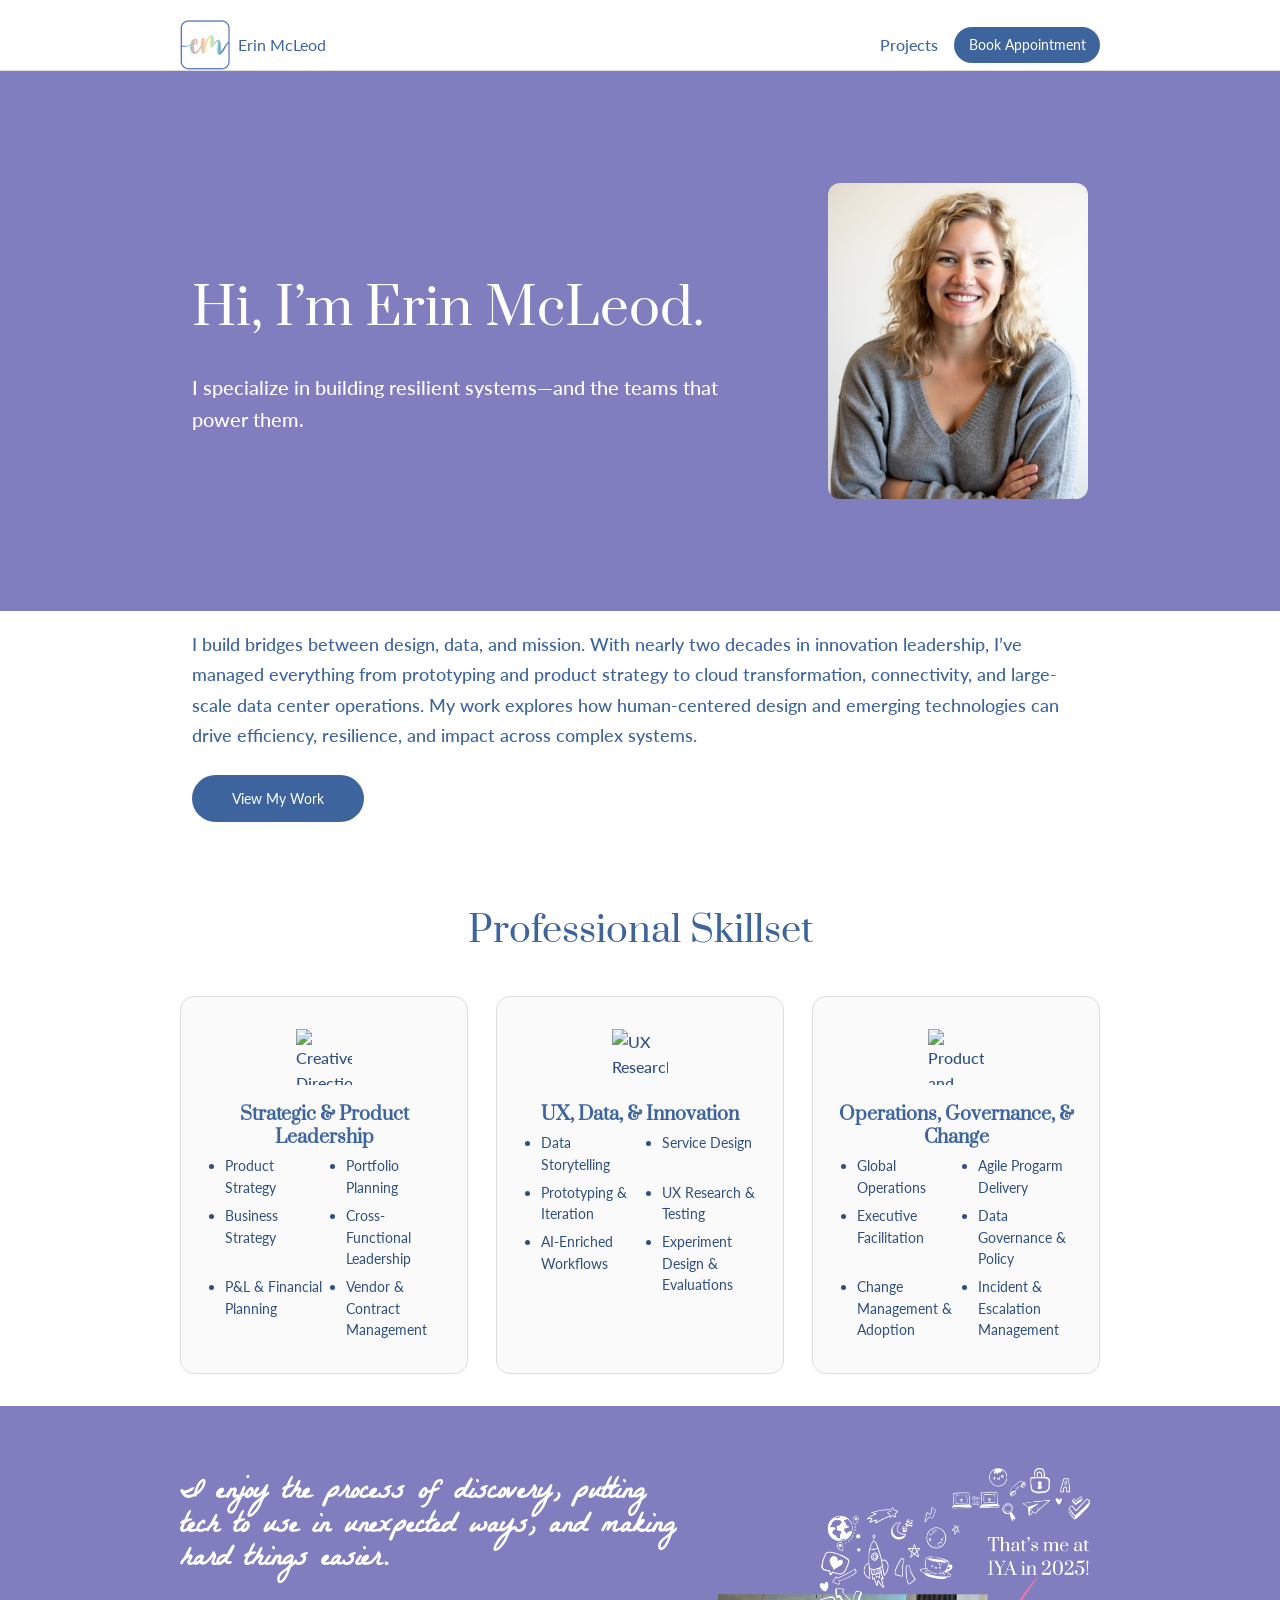
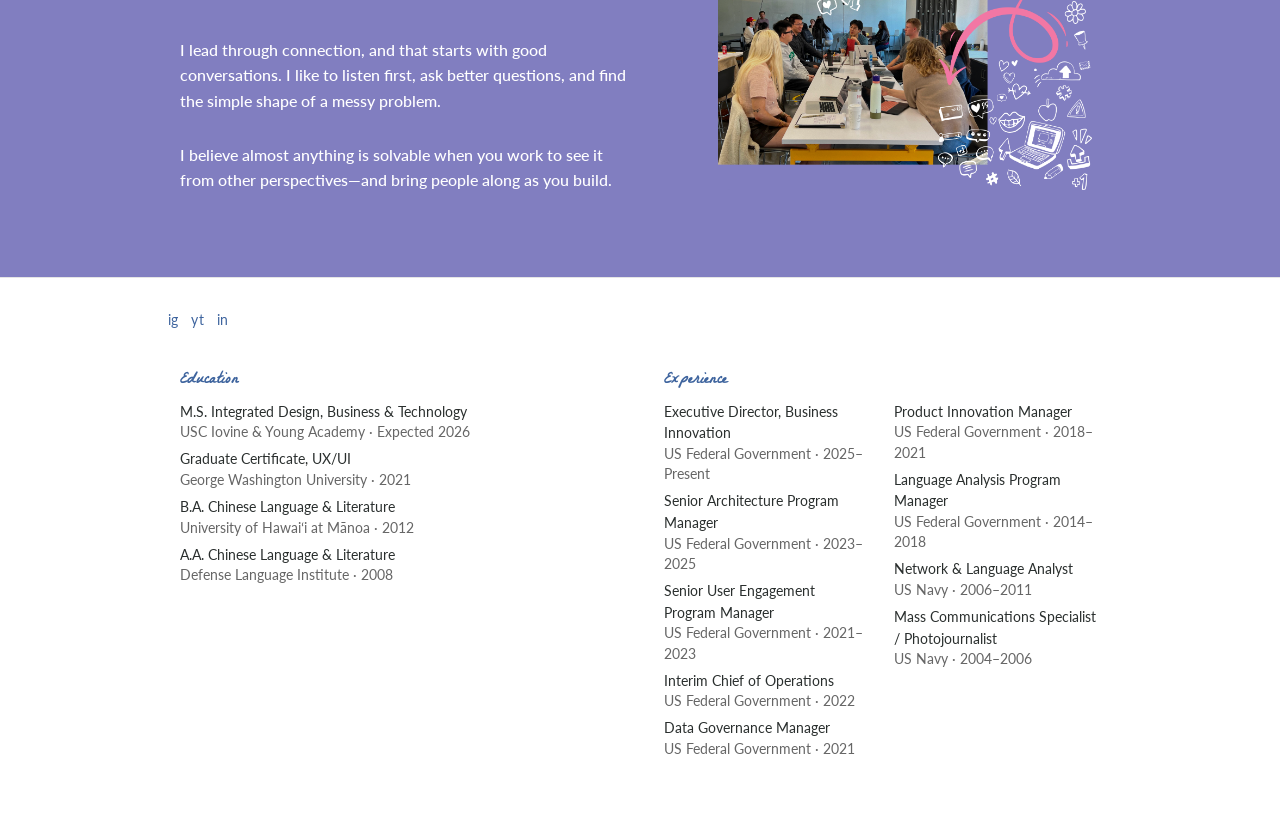
==== index.html @ 391e6141 "Update index.html" ====
<!DOCTYPE html>
<html lang="en">
<head>
    <meta charset="UTF-8">
    <meta http-equiv="X-UA-Compatible" content="IE=edge">
    <meta name="viewport" content="width=device-width, initial-scale=1.0">
    <title>Erin McLeod</title>
    <link href="css/style2.css" rel="stylesheet" type="text/css">
    <link rel="stylesheet" href="https://cdnjs.cloudflare.com/ajax/libs/font-awesome/4.7.0/css/font-awesome.min.css">

    <!-- Google Analytics (kept from original) -->
    <script async src="https://www.googletagmanager.com/gtag/js?id=G-TFSXQVMQ1Q"></script>
    <script>
      window.dataLayer = window.dataLayer || [];
      function gtag(){dataLayer.push(arguments);}
      gtag('js', new Date());
      gtag('config', 'G-TFSXQVMQ1Q');
    </script>

    <!-- Hotjar (kept from original) -->
    <script>
        (function(h,o,t,j,a,r){
            h.hj=h.hj||function(){(h.hj.q=h.hj.q||[]).push(arguments)};
            h._hjSettings={hjid:2323301,hjsv:6};
            a=o.getElementsByTagName('head')[0];
            r=o.createElement('script');r.async=1;
            r.src=t+h._hjSettings.hjid+j+h._hjSettings.hjsv;
            a.appendChild(r);
        })(window,document,'https://static.hotjar.com/c/hotjar-','.js?sv=');
    </script>
</head>
<body>

<!-- Header -->
    <header class="main-header">
  <div class="container header-inner">
    <a href="index.html" class="brand">
      <img class="EMlogo" src="images/logo.png" alt="Erin McLeod logo" />
      <span>Erin McLeod</span>
    </a>

    <nav class="main-nav" aria-label="Primary">
      <ul class="main-nav-list">
        <li><a href="index2.html" class="nav-link">Projects</a></li>
      </ul>
    </nav>

    <a class="btn small-btn" href="#">Book Appointment</a>
  </div>
</header>


<!-- HERO (reworked to match Figma) -->
<section class="hero-section hero--figma">
    <div class="hero-bar">
        <div class="container hero-content">
            <div>
                <h1>Hi, I’m Erin McLeod.</h1>
                <p class="hero-tagline">
                    I specialize in building resilient systems—and the teams that power them.
                </p>
            </div>
            <div class="hero-img-box">
                <!-- optional hero image placeholder -->
                 <img src="images/photo.jpeg" alt="Photo of Erin" class="hero-img">
            </div>
        </div>
    </div>

    <!-- summary paragraph below hero bar -->
    <div class="container hero-summary">
        <p>
            I build bridges between design, data, and mission. With nearly two decades in innovation leadership, 
            I’ve managed everything from prototyping and product strategy to cloud transformation, connectivity, and large-scale data center operations. 
            My work explores how human-centered design and emerging technologies can drive efficiency, resilience, and impact across complex systems.
        </p>
        <a class="primary-btn" href="index2.html">View My Work</a>
    </div>
</section>

<!-- Professional Skillset (reduced from 4 to 3) -->
<section class="mySkills">
    <div class="container">
        <h2>Professional Skillset</h2>
       <div class="skillsGrid skillsGrid--three">
  <!-- Card 1 -->
  <div class="skillsContainer">
    <p><img class="icon" src="images/smart-meter.png" alt="Creative Direction"></p>
    <div>
      <h3>Strategic & Product Leadership</h3>
      <ul class="skills-list">
        <li>Product Strategy</li>
        <li>Portfolio Planning</li>
        <li>Business Strategy</li>
        <li>Cross-Functional Leadership</li>
        <li>P&amp;L &amp; Financial Planning</li>
        <li>Vendor &amp; Contract Management</li>
      </ul>
    </div>
  </div>

  <!-- Card 2 -->
  <div class="skillsContainer">
    <p><img class="icon" src="images/safety.png" alt="UX Research and Strategy"></p>
    <div>
      <h3>UX, Data, &amp; Innovation</h3>
      <ul class="skills-list">
        <li>Data Storytelling</li>
        <li>Service Design</li>
        <li>Prototyping &amp; Iteration</li>
        <li>UX Research &amp; Testing</li>
        <li>AI-Enriched Workflows</li>
        <li>Experiment Design &amp; Evaluations</li>
      </ul>
    </div>
  </div>

  <!-- Card 3 -->
  <div class="skillsContainer">
    <p><img class="icon" src="images/working.png" alt="Product and Program Leadership"></p>
    <div>
      <h3>Operations, Governance, &amp; Change</h3>
      <ul class="skills-list">
        <li>Global Operations</li>
        <li>Agile Progarm Delivery</li>
        <li>Executive Facilitation</li>
        <li>Data Governance &amp; Policy</li>
        <li>Change Management &amp; Adoption</li>
        <li>Incident &amp; Escalation Management</li>       
      </ul>
    </div>
  </div>
</div>

    </div>
</section>


<!-- original bio/quote band (kept) -->
<footer class="footer-section intro-band">
    <div class="container">
        <div class="grid-container">
            <div class="item1">
                <h4>I enjoy the process of discovery, putting tech to use in unexpected ways, and making hard things easier.</h4>
            </div>
            <div class="item2">
                <p>I lead through connection, and that starts with good conversations. I like to listen first, ask better questions, and find the simple shape of a messy problem.</p>
            </div>
            <div class="item3">
                <p>I believe almost anything is solvable when you work to see it from other perspectives—and bring people along as you build.</p>
            </div>
            <div class="item4">
                <img class="About" src="images/Frame 1 (1).png" alt="about" width="380">
            </div>
        </div>
    </div>
</footer>

<!-- NEW footer from previous command -->
<footer class="site-footer">
    <div class="container footer-top">
        <div class="socials">
            <a href="#" aria-label="Instagram">ig</a>
            <a href="#" aria-label="YouTube">yt</a>
            <a href="#" aria-label="LinkedIn">in</a>
        </div>
    </div>
    <div class="container footer-cols">
  <!-- Education -->
  <div>
    <h4>Education</h4>
    <ul>
      <li>
        M.S. Integrated Design, Business &amp; Technology<br>
        <span>USC Iovine &amp; Young Academy · Expected 2026</span>
      </li>
      <li>
        Graduate Certificate, UX/UI<br>
        <span>George Washington University · 2021</span>
      </li>
      <li>
        B.A. Chinese Language &amp; Literature<br>
        <span>University of Hawaiʻi at Mānoa · 2012</span>
      </li>
      <li>
        A.A. Chinese Language &amp; Literature<br>
        <span>Defense Language Institute · 2008</span>
      </li>
    </ul>
  </div>

  <!-- Experience -->
  <div>
  <h4>Experience</h4>
  <div class="experience-cols">
    <ul>
      <li>
        Executive Director, Business Innovation<br />
        <span>US Federal Government · 2025–Present</span>
      </li>
      <li>
        Senior Architecture Program Manager<br />
        <span>US Federal Government · 2023–2025</span>
      </li>
      <li>
        Senior User Engagement Program Manager<br />
        <span>US Federal Government · 2021–2023</span>
      </li>
      <li>
        Interim Chief of Operations<br />
        <span>US Federal Government · 2022</span>
      </li>
      <li>
        Data Governance Manager<br />
        <span>US Federal Government · 2021</span>
      </li>
    </ul>

    <ul>
      <li>
        Product Innovation Manager<br />
        <span>US Federal Government · 2018–2021</span>
      </li>
      <li>
        Language Analysis Program Manager<br />
        <span>US Federal Government · 2014–2018</span>
      </li>
      <li>
        Network &amp; Language Analyst<br />
        <span>US Navy · 2006–2011</span>
      </li>
      <li>
        Mass Communications Specialist / Photojournalist<br />
        <span>US Navy · 2004–2006</span>
      </li>
    </ul>
  </div>
</div>

</footer>

<script src="https://ajax.googleapis.com/ajax/libs/jquery/3.4.1/jquery.min.js"></script>
<script src="js/index.js"></script>
</body>
</html>
---- css/style2.css ----
/* ====== FONTS ====== */
@import url('https://fonts.googleapis.com/css2?family=Lato:wght@400;500;700&display=swap');
@import url('https://fonts.googleapis.com/css2?family=Prata:wght@400;500&display=swap');
@import url('https://fonts.googleapis.com/css2?family=La+Belle+Aurore&display=swap');

/* ====== TOKENS ====== */
:root {
  /* brand colors (from your original portfolio) */
  --brand-blue: #3E649E;     /* primary text/links */
  --brand-pink: #F277A4;     /* hover/cta accent */
  --brand-purple: #817EC0;   /* intro band footer */
  --brand-teal: #26A699;     /* scroll to top button */
  /* neutrals */
  --ink: #111;               /* deep neutral when needed */
  --muted: #666;
  --bg: #fff;
  --border: #ddd;
  /* layout / rhythm */
  --content-width: 1100px;
  --section-spacing: 6rem;
  /* type */
  --font-heading: "Prata", serif;
  --font-body: "Lato", sans-serif;
  --font-script: "La Belle Aurore", cursive;
}

/* ====== RESET / BASE ====== */
* { box-sizing: border-box; }
html, body { margin: 0; padding: 0; }
body {
  background: var(--bg);
  color: var(--brand-blue);
  font-family: var(--font-body);
  line-height: 1.6;
}

/* Global containers (old and new) */
.container {
  width: 960px;
  max-width: 100%;
  margin: 0 auto;
  padding: 0 1.25rem;
}

/* ====== TYPOGRAPHY ====== */
h1, h2, h3 { font-family: var(--font-heading); color: var(--brand-blue); }
h1 { font-weight: 500; font-size: 22px; }
h2 { font-weight: 500; font-size: 36px; }
h3 { font-weight: 500; font-size: 28px; }
p  { font-family: var(--font-body); font-size: 18px; font-weight: 500; color: var(--brand-blue); }

h4, .quote-hand {
  font-family: var(--font-script);
  font-size: 40px;
  color: #fff;
}

/* Responsive type adjustments (match old) */
@media (max-width: 980px) {
  h1 { font-size: 20px; }
  h2 { font-size: 28px; }
  h3 { font-size: 20px; }
  h4, .quote-hand { font-size: 30px; }
  p  { font-size: 16px; }
}

/* ====== HEADER / NAV ====== */
.main-header {
  position: sticky; top: 0;
  background: #fff; border-bottom: 1px solid var(--border);
  z-index: 10;
}
.header-inner { display: flex; align-items: center; justify-content: space-between; padding-top: 20px; }
.brand { display: flex; align-items: center; gap: .5rem; text-decoration: none; color: var(--brand-blue); }
.EMlogo { width: 50px; height: 50px; cursor: pointer; display: inline; }
.main-nav { margin-left: auto; }
.main-nav-list {
  list-style: none; margin: 0; padding: 0;
  display: flex; gap: 1.5rem; align-items: center;
}
.main-nav-list li { list-style: none; }
.main-nav a {
  display: inline-block; padding: .5em 1em;
  font-family: var(--font-body); font-weight: 500; font-size: 16px;
  color: var(--brand-blue); text-decoration: none;
  transition: color .2s ease;
}
.main-nav a:hover { color: var(--brand-pink); text-decoration: none; }
.main-nav .is-active {
  font-weight: 500;   /* same as normal */
  text-decoration: none;
}


/* Book Appointment button (header optional) */
.btn, .small-btn {
  background: var(--ink); color: #fff; border: none; border-radius: 999px;
  padding: .5rem 1rem; cursor: pointer; font-family: var(--font-body);
}
.small-btn { padding: .4rem .9rem; font-size: .9rem; }

/* ====== SCROLL-TO-TOP (original) ====== */
#myBtn {
  display: none; position: fixed; bottom: 20px; right: 30px; z-index: 99;
  border: none; outline: none; background: var(--brand-teal); color: #fff;
  font-family: var(--font-body); cursor: pointer; padding: 15px; border-radius: 10px; font-size: 18px;
}
#myBtn:hover { background: var(--brand-blue); }

/* ====== HERO (new Figma-style) ====== */
.hero--figma { background: #fff; }
.hero-bar {
  background: var(--brand-purple);
  color: #fff;
  padding: 7rem 0; /* makes it taller */
}

.hero-content {
  display: flex;
  justify-content: space-between;
  gap: 2rem;
  align-items: center;
  flex-wrap: wrap;
}

.hero-content h1,
.hero-content .hero-tagline {
  color: #fff; /* ensure white text */
}

.hero-content h1 {
  font-size: clamp(2.5rem, 4vw, 3.2rem);
  margin-bottom: 1rem;
}

.hero-tagline {
  font-size: 1.25rem;
  max-width: 36rem;
}

/* Hero image box */
.hero-img-box {
  flex-shrink: 0;
  width: 260px;      /* tweak to 280/300 if you want it bigger */
}

.hero-img {
  width: 100%;
  height: auto;
  border-radius: 12px;
  object-fit: cover;
  display: block;
}

.hero-summary {
  padding: 3rem 0 4rem;
  max-width: 56rem;
}

.hero-summary p { margin-bottom: 1.5rem; line-height: 1.7; }
.primary-btn {
  display: inline-block; background: var(--ink); color: #fff;
  padding: .75rem 2.5rem; border-radius: 999px; text-decoration: none; font-size: .9rem;
}

/* ====== SKILLS (3 up) ====== */
.mySkills h2 { text-align: center; margin-top: 80px; }
.skillsGrid--three {
  display: grid; grid-template-columns: repeat(auto-fit, minmax(300px, 1fr));
  gap: 2.25rem; margin-top: 2rem;
}
.skillsContainer {
  display: flex;
  flex-direction: column;       /* ensures image + title are stacked above the list */
  align-items: center;        /* centers everything */
  gap: 1.25rem;                  /* space between image/title block and list */
  background: #fafafa;
  border: 1px solid var(--border);
  border-radius: 14px;
  padding: 1.75rem 1.5rem;
}
.skillsContainer p {
  margin: 0;
  /* optionally center the icon: */
  width: 100%;
  display: flex;
  justify-content: center;
}
.skillsContainer .icon { width: 60px; height: 60px; object-fit: contain; }
.skillsContainer h3 {  margin: 0 0 .5rem 0;
  font-size: 1.2rem;
  text-align: center;  }

/* Bullet grid inside skill cards */
.skills-list {
   list-style: disc outside;
  padding-left: 1.25rem;
  margin: 0;
  display: grid;
  grid-template-columns: repeat(2, minmax(0, 1fr));
  column-gap: 1.5rem;
  row-gap: .4rem;
}

.skills-list li {
 font-size: 0.9rem;
  line-height: 1.5;
  color: #2f4f7f;
}

/* ====== INTRO BAND (old purple footer section) ====== */
.intro-band { background: var(--brand-purple); padding: 3.5rem 0; margin-top: 4rem; color: #fff; }
.footer-section a { color: #fff; }
.footer-section p { color: #fff; }
.grid-container {
  display: grid; background: var(--brand-purple);
  grid-template-areas:
  'one four'
  'two four'
  'three four';

  grid-template-rows: 40% 36% 18% 7%;
  grid-template-columns: 60% 40%;
  padding-bottom: 100px;
}
.grid-container div { background: var(--brand-purple); }
.item1 {
  grid-area: one;
  padding-top: 40px;   /* reduces vertical gap above text */
  padding-bottom: 10px;
}
.grid-container {
  align-items: start;
}
/* Desktop offset for bio image */
.item4 {
  margin-top: 1.25rem;   /* adjust this value until it feels right */
}

.item2 { grid-area: two; padding-right: 50px; padding-top: 20px; }
.item3 { grid-area: three; padding-right: 50px; }
.item4 { grid-area: four; padding-top: 0px; display: flex; align-tiems: flex-start; }
.item5 {
  grid-area: five; font-family: var(--font-body); font-weight: 500; font-size: 36px; color: #fff;
  padding-top: 40px; transition: transform .2s;
}
.item5:hover { transform: scale(1.2) translate(46px,0); }

/* Responsive for intro band */
@media (max-width: 980px) {
  .grid-container {
    grid-template-areas:
      "one"
      "four"
      "two"
      "three"
      "five";
    grid-template-rows: 320px 300px 200px 200px 100px;
    grid-template-columns: 1fr;
    margin: 20px; text-align: center; padding-bottom: 50px;
  }
  .item2, .item3 { padding-right: 0; padding-top: 20px; }
  .item4 { width: auto; max-width: 100%; height: auto; }
  .item5 { font-size: 28px; }
  .item5:hover { transform: none; }
}

/* ====== NEW SITE FOOTER ====== */
.site-footer { border-top: 1px solid #e5e5e5; padding: 2.5rem 0 4rem; background: #fff; }
.footer-top { display: flex; justify-content: flex-start; margin-bottom: 2rem; }
.socials { display: flex; gap: 1rem; font-size: .9rem; }
.socials a { text-decoration: none; color: var(--brand-blue); }
.footer-cols { display: flex; gap: 1.75rem; flex-wrap: nowrap;  max-width: var(--content-width);
  margin: 0 auto;}
.footer-cols > div {
  flex: 1 1 0;                /* ⬅️ make Education and Experience share space */
  min-width: 0;
}
.experience-cols {
  display: flex;
  gap: 1.5rem;
}

.experience-cols ul {
  list-style: none;
  margin: 0;
  padding: 0;
  flex: 1 1 0;
  min-width: 0;
}

.experience-cols li {
  margin-bottom: 0.35rem;
  font-size: 0.9rem;
  color: #2a2f2e;
}

.experience-cols li span {
  display: block;
  font-size: 0.85rem;
  color: #666;
}

/* Stack the two experience columns on small screens */
@media (max-width: 700px) {
  .experience-cols {
    flex-direction: column;
    gap: 1rem;
  }
}

.footer-cols h4 { margin-bottom: .5rem; color: var(--brand-blue); }
.footer-cols ul { list-style: none; margin: 0; padding: 0; }
.footer-cols li { margin-bottom: .3rem; font-size: .9rem; color: #444; }
@media (max-width: 900px) { .footer-cols { flex-direction: column; gap: 1.5rem;
    padding: 0 1.5rem;}
  }

/* ====== PROJECTS PAGE (new) ====== */
.projects-wrapper { padding-top: 2.5rem; padding-bottom: 4rem; }
/* === PROJECTS GRID (refined for portfolio consistency) === */
.projects-grid {
  display: grid;
  grid-template-columns: repeat(auto-fit, minmax(280px, 1fr));
  gap: 2.5rem;
  margin-top: 4rem;
  margin-bottom: 6rem;
  padding: 0 1.25rem;
}

.project-tile {
  display: flex;
  align-items: center;
  justify-content: center;
  text-align: center;
  background: #f8f8f8;
  border: 1px solid var(--border);
  border-radius: 12px;
  padding: 4rem 2rem;
  text-decoration: none;
  color: var(--brand-blue);
  transition: all 0.25s ease;
}

.project-tile h2 {
  font-family: var(--font-heading);
  font-weight: 500;
  font-size: clamp(1.6rem, 2.5vw, 2.2rem);
  line-height: 1.3;
  margin: 0;
  color: var(--brand-blue);
}

/* .project-tile:hover {
  background: #fff;
  box-shadow: 0 6px 16px rgba(0, 0, 0, 0.08);
  transform: translateY(-4px); 
}*/
@media (max-width: 780px) {
  .projects-grid {
    gap: 1.5rem;
    margin-top: 2rem;
  }
  .project-tile {
    padding: 3rem 1.5rem;
  }
  .project-tile h2 {
    font-size: 1.6rem;
  }
}

.project-tile {
  position: relative; display: block; text-decoration: none; color: inherit;
  min-height: 28vh; border-radius: 8px; padding: 2rem 1rem;
}
.project-tile h2 {
  font-family: var(--font-heading); font-weight: 500; line-height: 1.1;
  font-size: clamp(1.9rem, 3.8vw, 3rem); letter-spacing: .01em; color: #2a2f2e; margin: 0;
}
.project-tile:hover { background: rgba(0,0,0,.02); }
@media (max-width: 1000px) { .projects-grid { column-gap: 4vw; row-gap: 14vh; } }
@media (max-width: 780px) {
  .projects-grid { grid-template-columns: 1fr; row-gap: 8vh; }
  .project-tile { min-height: 20vh; }
}

/* ====== WORK (compat with old style2.css, in case any remains) ====== */
.work h2 { text-align: center; margin-top: 80px; margin-bottom: 80px; }
.role { font-family: var(--font-body); font-weight: 500; font-size: 14px; color: var(--brand-blue); line-height: 1.6; }
.work { overflow: hidden; }
.workGrid {
  display: grid; grid-template-areas: "one" "two" "three"; grid-template-rows: 1fr 1fr 1fr; grid-template-columns: 1fr;
  padding-bottom: 80px;
}
.workContainer { padding-top: 75px; padding-bottom: 75px; }
.workContainer .content { display: flex; flex-direction: row; transition: transform .3s; }
.workContainer .content:hover { transform: scale(1.02); } /* subtle, not 1.2 */
.X { grid-area: one; } .Y { grid-area: two; } .Z { grid-area: three; }

/* keep old CTA button styles (refined) */
button, .btn-outline {
  background: #fff; color: var(--brand-blue); border: 2px solid var(--brand-blue);
  padding: 5px 10px; font-size: 14px; font-family: var(--font-body);
  border-radius: 4px; cursor: pointer; transition: .25s;
}
button:hover, .btn-outline:hover { background: var(--brand-pink); color: #fff; border-color: var(--brand-pink); }

/* Responsive for old work blocks */
@media (max-width: 800px) {
  .work h2 { margin-bottom: 0; }
  .workGrid { padding-bottom: 0; }
  .workContainer { text-align: center; margin: 0 10px; }
  .workContainer .content { flex-direction: column; transition: none; }
  .workContainer .content:hover { transform: none; }
  .Y .content { flex-direction: column-reverse; }
  .role { font-size: 12px; }
}

/* ====== CONTACT PAGE THEME (from old style3.css) ====== */
body.contact-page { background: var(--brand-purple); } /* use by adding class to <body> if you want full purple */
.main-header.contact-header { background: #fff; padding-bottom: 80px; }

.contact .container { color: #fff; text-align: left; }
.contact .container h2 { color: #fff; text-align: left !important; margin-bottom: 0; }
.contact .container h3 { color: #fff; text-align: left !important; margin: 40px 0; }
.contact .container img { padding-top: 100px; padding-bottom: 5px; }

.email { font-family: var(--font-body); font-weight: 500; font-size: 36px; padding-top: 40px; text-decoration: underline; transition: transform .2s; }
.email a { color: #fff; }
.email:hover { transform: scale(1.2) translate(80px,0); }

@media (max-width: 1024px) {
  .contact .container h2, .contact .container h3, .email { margin: 0 10px; }
  .email { transition: none; }
  .email:hover { transform: none; }
  .contact .container img { width: auto; max-width: 100%; height: auto; padding: 50px 10px 5px; }
}
@media (max-width: 600px) {
  .email { font-size: 28px; }
}

/* ====== RESPONSIVE SHARED ====== */
@media (max-width: 900px) {
  .hero-content { flex-direction: column; align-items: flex-start; }
  .hero-placeholder { width: 100%; max-width: 250px; }
}

/* Utility: remove bullets anywhere needed */
ul, .no-bullets { list-style: none; padding: 0; margin: 0; }

/* === CASE STUDY LAYOUT SUPPORT (index3) === */

/* hero (title + image block side-by-side) */
.hero {
  max-width: var(--content-width);
  margin: 4rem auto;
  display: grid;
  grid-template-columns: 1fr 1fr;
  gap: 2rem;
  align-items: center;
}
.hero .hero-text h1 {
  font-family: var(--font-heading);
  font-size: 2.5rem;
  margin-bottom: 1rem;
}
.hero .hero-image {
  background: #f2f2f2;
  border-radius: 8px;
  height: 240px;
  display: flex;
  align-items: center;
  justify-content: center;
  color: var(--muted);
  border: 1px solid var(--border);
}

/* sections + cards */
.section {
  max-width: var(--content-width);
  margin: var(--section-spacing) auto;
}
.two-col {
  display: grid;
  grid-template-columns: repeat(auto-fit, minmax(320px, 1fr));
  gap: 2rem;
}
.one-col { margin-top: 2rem; }

.card {
  background: #fafafa;
  border: 1px solid var(--border);
  border-radius: 12px;
  padding: 1.5rem;
}
.card h3 { font-size: 1rem; margin-bottom: .5rem; }

/* lightweight footer for case study pages */
.footer {
  border-top: 1px solid var(--border);
  margin-top: var(--section-spacing);
  padding: 3rem 1.5rem;
  max-width: var(--content-width);
  margin-inline: auto;
  color: var(--muted);
  display: flex;
  flex-direction: column;
  gap: 2rem;
}
.footer .footer-top { display: flex; justify-content: flex-start; }
.footer .socials { display: flex; gap: 1.5rem; font-size: .9rem; }
.footer h4 { color: var(--brand-blue); margin-bottom: .75rem; font-size: 1rem; }
.footer ul { list-style: none; padding: 0; margin: 0; }
.footer li { font-size: .9rem; margin-bottom: .3rem; }

/* responsive */
@media (max-width: 768px) {
  .hero { grid-template-columns: 1fr; }
}

/* === PROJECTS PAGE NORMALIZATION === */
.projects {
  max-width: var(--content-width);
  margin: 4rem auto;
}

.projects h2 {
  font-family: var(--font-heading);
  font-weight: 500;
  color: var(--brand-blue);
  font-size: 2rem;
  line-height: 1.2;
}

.projects .project-tile h2 {
  font-size: clamp(1.8rem, 3.2vw, 2.5rem);
}

.projects .project-tile:hover {
  background: rgba(0,0,0,.02);
  transform: translateY(-3px);
  transition: all .2s ease;
}

/* === CARD POLISH: HOME (Professional Skillset) === */
.skillsGrid--three {
  gap: 2.25rem;                  /* a touch more space between cards */
  margin-top: 2.25rem;
}

.skillsContainer {
  background: #fafafa;           /* a bit lighter than #f7f7f7 */
  border: 1px solid var(--border);
  border-radius: 14px;           /* softer corners */
  padding: 2rem 1.5rem;          /* larger card interior */
  min-height: 190px;             /* gives the card presence */
  display: flex;
  align-items: flex-start;
  gap: 1rem;
  transition: transform .2s ease, box-shadow .2s ease, background .2s ease;
}

.skillsContainer:hover {
  background: #fff;
  box-shadow: 0 10px 22px rgba(0,0,0,.06);
  transform: translateY(-2px);
}

.skillsContainer .icon {
  width: 56px;                   /* slightly smaller icon to balance text */
  height: 56px;
  flex: 0 0 auto;
}

.skillsContainer h3 {
  margin: .15rem 0 .35rem;
  font-size: 1.15rem;            /* down from ~1.25rem feel */
  font-weight: 600;
  line-height: 1.3;
}

.skillsContainer p {
  font-size: .98rem;             /* smaller body text for airiness */
  line-height: 1.65;
  color: #2f4f7f;                /* subtle darken vs var(--brand-blue) */
}

/* mobile tune */
@media (max-width: 780px) {
  .skillsContainer {
    padding: 1.5rem 1.25rem;
    min-height: unset;
  }
  .skillsContainer h3 { font-size: 1.05rem; }
  .skillsContainer p  { font-size: .95rem; }
}


/* === CARD POLISH: PROJECTS GRID (keeps consistency with index3) === */
.projects-grid {
  gap: 2.25rem;
  margin-top: 3.5rem;
  margin-bottom: 5rem;
}

.project-tile {
  display: flex;
  align-items: center;
  justify-content: center;
  text-align: center;
  background: #fafafa;
  border: 1px solid var(--border);
  border-radius: 14px;
  padding: 4rem 2rem;            /* bigger interior */
  min-height: 320px;             /* taller card */
  color: var(--brand-blue);
  text-decoration: none;
  transition: transform .25s ease, box-shadow .25s ease, background .25s ease;
}

.project-tile h2 {
  font-family: var(--font-heading);
  font-weight: 500;
  font-size: clamp(1.55rem, 2.2vw, 2.1rem); /* slightly smaller headlines */
  line-height: 1.25;
  margin: 0;
  letter-spacing: 0.01em;
}

.project-tile:hover {
  background: #fff;
  box-shadow: 0 10px 24px rgba(0,0,0,.08);
  transform: translateY(-4px);
}

@media (max-width: 780px) {
  .project-tile {
    padding: 3rem 1.5rem;
    min-height: 260px;
  }
  .project-tile h2 { font-size: 1.6rem; }
}

/* 1) Avoid transforming text containers: use shadow-only on hover */
.skillsContainer,
.project-tile { transform: none; }

.skillsContainer:hover,
.project-tile:hover {
  /* remove translate or scale to prevent blur; keep the shadow lift */
  transform: none;
  box-shadow: 0 10px 22px rgba(0,0,0,.06);
}

/* 2) Snap small text to cleaner sizes */
.skillsContainer h3 { font-size: 1.125rem; }   /* 18px */
.skillsContainer p  { font-size: 1rem; line-height: 1.6; } /* 16px */

/* 3) Smoothing hints for crisper type (esp. Chrome/macOS) */
.skillsContainer,
.skillsContainer * ,
.project-tile,
.project-tile * {
  -webkit-font-smoothing: antialiased;
  -moz-osx-font-smoothing: grayscale;
  text-rendering: optimizeLegibility;
}

:root {
  --card-padding: 2rem 1.5rem;
  --card-min-h: 320px;
  --card-title-size: clamp(1.55rem, 2.2vw, 2.1rem);
  --skills-title-size: 1.125rem; /* 18px */
  --skills-body-size: 1rem;      /* 16px */
}

.project-tile { padding: var(--card-padding); min-height: var(--card-min-h); }
.project-tile h2 { font-size: var(--card-title-size); }
.skillsContainer h3 { font-size: var(--skills-title-size); }
.skillsContainer p  { font-size: var(--skills-body-size); }

@media (prefers-reduced-motion: reduce) {
  * { transition: none !important; }
}

/* ===========================
   MOBILE POLISH (<= 780px)
   =========================== */
@media (max-width: 780px) {
  /* Bigger hero already — give the summary a little more air */
  .hero-summary {
    padding-top: 2rem;      /* was 3rem total; feels tight on mobile */
    padding-bottom: 3rem;
  }

  /* Make the purple hero slightly less tall on small screens */
  .hero-bar {
    padding: 5rem 0;        /* was 7rem; reduces scroll fatigue */
  }

  /* Projects grid: tighter rhythm + smaller tiles */
  .projects-grid {
    gap: 1.25rem;           /* was 1.5–2.25rem */
    margin-top: 2rem;
    margin-bottom: 3rem;
  }
  .project-tile {
    padding: 2.25rem 1.25rem; /* was 3–4rem */
    min-height: 220px;        /* was 260–320px */
  }
  .project-tile h2 {
    font-size: 1.4rem;        /* was ~1.6rem+ */
    line-height: 1.25;
  }

  /* Home skill cards: tighten while keeping air */
  .skillsGrid--three {
    gap: 1.25rem;
    margin-top: 1.25rem;
  }
  .skillsContainer {
    padding: 1.25rem 1rem;    /* was ~1.5–2rem */
    min-height: unset;        /* let content dictate height */
  }
  .skillsContainer .icon {
    width: 48px;
    height: 48px;
  }
  .skillsContainer h3 {
    font-size: 1.05rem;       /* ~16–17px */
    margin: .1rem 0 .25rem;
  }
  .skillsContainer p {
    font-size: .95rem;        /* ~15px */
    line-height: 1.6;
  }
}

/* ===========================
   ULTRA-SMALL REFINEMENT
   (<= 360px devices)
   =========================== */
@media (max-width: 360px) {
  .project-tile { min-height: 200px; padding: 2rem 1rem; }
  .project-tile h2 { font-size: 1.3rem; }
  .skillsContainer h3 { font-size: 1rem; }
  .skillsContainer p { font-size: .93rem; }
}

/* ===========================
   FULL-BLEED PURPLE HERO
   =========================== */
.hero--figma {
  background: var(--brand-purple);
  color: #fff;
}

/* Remove container padding so color goes edge-to-edge */
.hero--figma .hero-bar {
  background: var(--brand-purple);
  padding: 7rem 0; /* bigger hero height */
}

.hero--figma .container {
  max-width: var(--content-width);
  margin: 0 auto;
  padding: 0 2rem; /* keep inner padding for text safety */
}

/* Make text white and crisp */
.hero--figma h1,
.hero--figma .hero-tagline {
  color: #fff;
}

.hero--figma .hero-placeholder {
  background: rgba(255, 255, 255, 0.25);
  border-color: rgba(255, 255, 255, 0.4);
}

/* Tweak summary spacing to flow smoothly below hero */
.hero-summary {
  padding-top: 3rem;
  padding-bottom: 3rem;
  max-width: var(--content-width);
  margin: 0 auto;
}

/* Mobile adjustments */
@media (max-width: 780px) {
  .hero--figma .hero-bar {
    padding: 5rem 0;
  }
  .hero-summary {
    padding-top: 2rem;
    padding-bottom: 2.5rem;
  }
}


/* ===========================
   BUTTON COLOR TWEAKS
   =========================== */

/* All primary buttons */
.btn,
.primary-btn {
  background: var(--brand-blue);
  color: #fff;
  border: none;
}

/* Optional: add hover states for better feedback */
.btn:hover,
.primary-btn:hover {
  background: var(--brand-pink);
  color: #fff;
}

/* === REVERT: keep only the hero bar purple, summary on white === */
.hero--figma { 
  background: #fff;            /* section returns to white */
}

.hero--figma .hero-bar {
  background: var(--brand-purple);
  color: #fff;
  padding: 7rem 0;             /* keep your taller purple hero */
}

/* ensure text inside the bar is white */
.hero--figma .hero-bar h1,
.hero--figma .hero-bar .hero-tagline {
  color: #fff;
}

/* summary sits on white beneath the purple bar */
.hero-summary {
  background: #fff;
  padding: 3rem 0 4rem;        /* your spacing */
  max-width: 56rem;
  margin: 0 auto;
}

/* optional inner padding for hero content */
.hero--figma .container { padding: 0 2rem; }

/* --- Slimmer purple bio band --- */
.intro-band {
  background: var(--brand-purple);
  color: #fff;
  padding: 2rem 0;            /* was much taller */
  margin-top: 2rem;           /* smaller gap from content above */
}

/* grid spacing tightened */
.grid-container {
  grid-template-rows: auto auto auto auto;  /* natural height */
  grid-template-columns: 55% 45%;
  column-gap: 2rem;
  row-gap: 1rem;
  padding-bottom: 1.5rem;     /* was 100px */
}

/* quote line smaller & calmer */
.item1 h4 {
  font-size: 28px;            /* was ~40px */
  line-height: 1.2;
  margin: 0 0 .75rem 0;
}

/* paragraphs narrower, friendlier size */
.footer-section p {
  color: #fff;
  max-width: 60ch;            /* easier to read */
  font-size: 16px;            /* was 18px */
  line-height: 1.6;
  margin: 0 0 .75rem 0;
}

/* image smaller and neatly framed */
.item4 img.About {
  width: 380px;        /* was 300 */
  max-width: 100%;
  border-radius: 12px;
}
.item4 {
  display: flex;
  align-items: flex-start;  /* push image upward */
  padding-top: 10px;        /* optional tweak */
}


/* remove email row entirely (you already did) */
.item5 { display: none; }

/* mobile polish */
@media (max-width: 980px) {
  .intro-band { padding: 1.5rem 0; }
  .grid-container {
    margin: 0 16px;
    row-gap: .75rem;
    column-gap: 0;
    padding-bottom: 1rem;
  }
  .item4 { margin-top: .5rem; }
  .item1 h4 { font-size: 24px; }
  .footer-section p { font-size: 15px; }
}

/* Remove underline from Book Appointment */
.btn,
.small-btn,
a.btn {
  text-decoration: none;
}

.btn:hover,
.small-btn:hover {
  text-decoration: none;
}

/* ==================================
   FOOTER STYLE UNIFICATION (all pages)
   ================================== */

/* Smaller, crisper type */
.footer-cols {
  font-size: 0.9rem;
  line-height: 1.5;
  color: rgba(20, 20, 20, 0.95);
  -webkit-font-smoothing: antialiased;
  -moz-osx-font-smoothing: grayscale;
  text-rendering: optimizeLegibility;
}

/* Headings slightly heavier and closer to text */
.footer-cols h4 {
  font-size: 1rem;
  font-weight: 600;
  letter-spacing: 0.02em;
  margin-bottom: 0.5rem;
}

/* List items smaller and evenly spaced */
.footer-cols ul {
  list-style: none;
  margin: 0;
  padding: 0;
}

.footer-cols li {
  margin-bottom: 0.35rem;
  font-size: 0.9rem;
  color: #2a2f2e;
}

/* Tighten layout and top padding */
.site-footer {
  border-top: 1px solid #e5e5e5;
  padding: 2rem 0 3rem; /* smaller top and bottom */
  background: #fff;
}

/* Adjust spacing between sections */
.footer-top {
  display: flex;
  justify-content: flex-start;
  margin-bottom: 1.25rem; /* less vertical space */
}

/* Column spacing more compact but breathable */
.footer-cols {
  display: flex;
  gap: 3rem; /* was 4rem */
  flex-wrap: wrap;
  max-width: var(--content-width);
  margin: 0 auto;
}

/* Responsive: stacked but not cramped */
@media (max-width: 900px) {
  .footer-cols {
    flex-direction: column;
    gap: 1.5rem;
    padding: 0 1.5rem;
  }
  .footer-cols h4 {
    margin-bottom: 0.4rem;
  }
}

/* ==================================
   FOOTER SOCIAL LINKS TUNING
   ================================== */

.footer-top {
  display: flex;
  justify-content: flex-start;
  align-items: center;
  margin-bottom: 1rem;
  padding-left: 0.5rem;
}

.socials {
  display: flex;
  gap: 0.8rem;
  font-size: 0.85rem; /* smaller to match footer font rhythm */
  letter-spacing: 0.02em;
}

.socials a {
  text-decoration: none;
  color: var(--brand-blue);
  transition: color 0.2s ease, transform 0.2s ease;
}

.socials a:hover {
  color: var(--brand-pink);
  transform: translateY(-2px);
}
/* === Fix index3 footer columns aligning center === */
/* index3 footer uses .footer (not .site-footer) */
.footer { align-items: stretch; }  /* ensure full-width column area */

.footer .footer-cols {
  max-width: none;           /* don't center a max-width block */
  width: 100%;
  margin: 0;                 /* remove 0 auto centering */
  padding: 0 1.25rem;        /* match your .container side padding */
  justify-content: flex-start;
  text-align: left;
  gap: 3rem;                 /* keep your spacing */
}

/* keep socials left too (already are, but safe) */
.footer .footer-top {
  justify-content: flex-start;
  text-align: left;
  margin-bottom: 1rem;
  padding: 0 1.25rem;
}

/* mobile: stacked but still left-aligned */
@media (max-width: 900px) {
  .footer .footer-cols {
    flex-direction: column;
    gap: 1.5rem;
    padding: 0 1.25rem;
  }
}

/* ================================
   PROJECTS: RESIZE + NESTED CARDS
   ================================ */

/* Slightly smaller big tiles so they can host subcards comfortably */
.projects-grid {
  gap: 2rem;
  margin-top: 2.5rem;
  margin-bottom: 4rem;
}

.project-tile {
  background: #fafafa;
  border: 1px solid var(--border);
  border-radius: 14px;
  padding: 3rem 2rem;         /* down from 4rem to balance nested content */
  min-height: 300px;          /* was ~320+ */
  color: var(--brand-blue);
  text-decoration: none;
  display: flex;
  align-items: center;
  justify-content: center;
  text-align: center;         /* default tiles remain centered */
  transition: box-shadow .25s ease, background .25s ease;
}

.project-tile:hover {
  background: #fff;
  box-shadow: 0 10px 24px rgba(0,0,0,.08);
}

.project-tile h2 {
  font-family: var(--font-heading);
  font-weight: 500;
  font-size: clamp(1.45rem, 2vw, 1.9rem); /* smaller heading scale */
  line-height: 1.25;
  margin: 0;
  letter-spacing: 0.01em;
}

/* Tile with inner grid (Business & Finance) */
.project-tile--with-grid {
  display: block;            /* use block so we can lay out inner content */
  text-align: left;          /* headings left inside grid */
  padding: 2.25rem 2rem;     /* slightly tighter outer padding */
}

.project-tile--with-grid h2 {
  margin: 0 0 1.25rem 0;
}

/* 2-up subgrid for small project cards */
.project-subgrid {
  display: grid;
  grid-template-columns: 1fr 1fr;
  gap: 1rem;                 /* breathing room between subcards */
}

/* Subcards */
.subcard {
  display: block;
  text-decoration: none;
  color: var(--brand-blue);
  background: #fff;
  border: 1px solid var(--border);
  border-radius: 12px;
  padding: 1rem;
  transition: box-shadow .2s ease, transform .2s ease;
}

.subcard:hover {
  box-shadow: 0 8px 18px rgba(0,0,0,.06);
  transform: translateY(-2px);
}

/* Thumbnail placeholder (drop in real images later) */
.subcard .thumb {
  width: 100%;
  aspect-ratio: 4 / 3;                  /* image-friendly rectangle */
  background: linear-gradient(180deg, #f3f3f3, #e9e9e9);
  border: 1px dashed rgba(0,0,0,.15);
  border-radius: 8px;
  display: grid;
  place-items: center;
  font-size: 0.85rem;
  color: var(--muted);
  margin-bottom: 0.75rem;
}

/* Subcard text scales */
.subcard h3 {
  font-family: var(--font-heading);
  font-size: 1rem;
  line-height: 1.3;
  margin: 0 0 0.25rem 0;
}

.subcard .subtext {
  font-size: 0.95rem;
  line-height: 1.5;
  color: #2a2f2e;
  margin: 0;
}

/* Mobile: stack subcards and reduce padding */
@media (max-width: 780px) {
  .project-tile { 
    padding: 2rem 1.25rem; 
    min-height: 260px; 
    text-align: left; 
  }
  .project-tile h2 { 
    font-size: 1.4rem; 
  }
  .project-tile--with-grid { 
    padding: 1.75rem 1.25rem; 
  }
  .project-subgrid {
    grid-template-columns: 1fr;
    gap: 0.85rem;
  }
}

/* ==========================================
   UNIFORM OUTER PROJECT CARD DIMENSIONS
   ========================================== */

.project-tile {
  display: flex;
  flex-direction: column;
  justify-content: flex-start;
  align-items: flex-start;
  background: #fafafa;
  border: 1px solid var(--border);
  border-radius: 14px;
  padding: 2.5rem 2rem;
  min-height: 480px;          /* 🔹 consistent card height across all */
  color: var(--brand-blue);
  text-decoration: none;
  transition: box-shadow .25s ease, background .25s ease;
}

.project-tile:hover {
  background: #fff;
  box-shadow: 0 10px 24px rgba(0,0,0,.08);
}

/* Headings within tiles — slightly smaller to fit new size */
.project-tile h2 {
  font-size: clamp(1.6rem, 2vw, 2rem);
  margin-bottom: 1rem;
  line-height: 1.2;
}

/* Ensure nested grids (like Business & Finance) still fit neatly */
.project-tile--with-grid {
  min-height: 480px;         /* match other tiles */
}

.project-subgrid {
  flex-grow: 1;               /* fill space proportionally */
  display: grid;
  grid-template-columns: 1fr 1fr;
  gap: 1rem;
}

/* Mobile adjustments */
@media (max-width: 780px) {
  .project-tile {
    min-height: 400px;
    padding: 2rem 1.25rem;
  }
  .project-tile h2 {
    font-size: 1.4rem;
  }
  .project-subgrid {
    grid-template-columns: 1fr;
  }
}
/* ==========================================
   UNIFORM INNER SUBCARDS (equal height)
   ========================================== */

/* Make the subgrid stretch items to the same row height */
.project-subgrid {
  align-items: stretch;          /* grid items stretch to full row height */
}

/* Each subcard fills its grid cell and lays out content vertically */
.subcard {
  display: flex;
  flex-direction: column;
  height: 100%;                  /* fill the grid track */
  padding: 1rem;
  background: #fff;
  border: 1px solid var(--border);
  border-radius: 12px;
  text-decoration: none;
  color: var(--brand-blue);
  transition: box-shadow .2s ease, transform .2s ease;
}

/* Keep thumbnail consistent with a fixed aspect ratio */
.subcard .thumb,
.subcard .thumb-img {
  width: 100%;
  aspect-ratio: 4 / 3;           /* consistent rectangle */
  border-radius: 8px;
  margin-bottom: 0.75rem;
  flex: 0 0 auto;                /* image doesn't collapse */
  object-fit: cover;             /* when using <img> */
  background: linear-gradient(180deg, #f3f3f3, #e9e9e9);
  border: 1px solid rgba(0,0,0,.08);
  display: grid;
  place-items: center;
  color: var(--muted);
  font-size: 0.85rem;
}

/* Text area grows to fill, so bottoms align */
.subcard h3 {
  font-family: var(--font-heading);
  font-size: 1rem;
  line-height: 1.3;
  margin: 0 0 0.35rem;
  flex: 0 0 auto;
}

.subcard .subtext {
  font-size: 0.95rem;
  line-height: 1.5;
  color: #2a2f2e;
  margin: 0;
  flex: 1 1 auto;                /* this grows to take remaining space */
}

/* Optional footer row for tags/CTA inside the card */
.subcard .meta {
  margin-top: 0.75rem;
  font-size: 0.85rem;
  color: var(--muted);
  flex: 0 0 auto;
}

/* Hover without transforming text (keeps fonts crisp) */
.subcard:hover {
  transform: none;
  box-shadow: 0 8px 18px rgba(0,0,0,.06);
}

/* If you ever need 3-up inner cards, toggle this class on the wrapper */
.project-subgrid.is-3up {
  grid-template-columns: repeat(3, 1fr);
}

/* Mobile: single column subcards, still equal heights */
@media (max-width: 780px) {
  .project-subgrid { grid-template-columns: 1fr; }
  .subcard { padding: 0.9rem; }
}

/* ==========================================
   OUTER PROJECT CARDS: fixed size, top-aligned
   ========================================== */
.projects-grid {
  gap: 2rem;
}

.project-tile {
  /* fixed outer size for uniformity */
  min-height: 520px;              /* adjust to taste */
  padding: 2rem;
  background: #fafafa;
  border: 1px solid var(--border);
  border-radius: 14px;

  /* top-aligned content */
  display: flex;
  flex-direction: column;
  align-items: flex-start;
  justify-content: flex-start;

  /* no hover on outer tiles */
  transition: none;
  box-shadow: none;
}

.project-tile:hover {
  background: #fafafa;            /* no change on hover */
  box-shadow: none;
  transform: none;
  cursor: default;
}

/* Titles smaller and top-aligned with subtle spacing */
.project-tile h2 {
  font-family: var(--font-heading);
  font-weight: 500;
  font-size: clamp(1.4rem, 1.9vw, 1.85rem);
  line-height: 1.2;
  margin: 0 0 1rem 0;
  letter-spacing: 0.01em;
}

/* Variant that contains inner cards */
.project-tile--with-grid .project-subgrid {
  margin-top: 0.75rem;            /* breathing space under the title */
}

/* ==========================================
   INNER SUBCARDS: equal size, hoverable links
   ========================================== */
.project-subgrid.two-up {
  display: grid;
  grid-template-columns: 1fr 1fr; /* two equal columns */
  gap: 1rem;
  align-items: stretch;           /* equal heights per row */
}

.subcard {
  display: flex;
  flex-direction: column;
  height: 100%;
  text-decoration: none;
  color: var(--brand-blue);
  background: #fff;
  border: 1px solid var(--border);
  border-radius: 12px;
  padding: 1rem;
  transition: box-shadow .2s ease;
}

.subcard:hover {
  box-shadow: 0 10px 22px rgba(0,0,0,.06);
}

/* Consistent image area */
.subcard .thumb,
.subcard .thumb-img {
  width: 100%;
  aspect-ratio: 4 / 3;
  border-radius: 8px;
  margin-bottom: 0.75rem;
  background: linear-gradient(180deg, #f3f3f3, #e9e9e9);
  border: 1px dashed rgba(0,0,0,.15);
  display: grid;
  place-items: center;
  color: var(--muted);
  font-size: 0.85rem;
}

.subcard h3 {
  font-family: var(--font-heading);
  font-size: 1rem;
  line-height: 1.3;
  margin: 0 0 0.3rem 0;
}

.subcard .subtext {
  font-size: 0.95rem;
  line-height: 1.5;
  color: #2a2f2e;
  margin: 0;
}

/* ==========================================
   RESPONSIVE
   ========================================== */
@media (max-width: 1000px) {
  .project-tile { min-height: 480px; }
}

@media (max-width: 780px) {
  .project-tile { 
    min-height: 420px;
    padding: 1.5rem;
  }
  .project-subgrid.two-up {
    grid-template-columns: 1fr;  /* stack subcards on mobile */
    gap: 0.85rem;
  }
}

/* Remove ALL nav underlines everywhere */
.main-nav a,
.main-nav a:hover,
.main-nav .is-active {
  text-decoration: none !important;
}
/* ============================
   Purple Banner on Projects Page
   ============================ */

.projects-hero {
  background: var(--brand-purple);
  padding: 4rem 0;           /* vertical spacing */
  margin-bottom: 3rem;       /* space before cards */
}

.projects-hero h1 {
  color: white;
  font-family: var(--font-heading);
  font-size: clamp(2.8rem, 5vw, 4rem);
  margin: 0;
  letter-spacing: 0.5px;
  font-weight: 500;
}

/* =====================================
   Purple Hero for Case Study (index3)
   ===================================== */
.case-hero {
  background: var(--brand-purple);
  padding: 5rem 0;   /* slightly taller */
  margin-bottom: 3rem;
  color: #fff;
}


.case-hero-inner {
  display: flex;
  align-items: center;
  justify-content: space-between;
  gap: 3rem;
}

.case-hero-text h1 {
  font-family: var(--font-heading);
  font-size: clamp(2.3rem, 5vw, 3.2rem);
  margin: 0 0 1rem 0;
  color: #fff;
}

.case-hero-text p {
  color: #fff;
  font-size: 1rem;
  line-height: 1.6;
}

.case-hero-text strong {
  color: #fff;
}

.case-hero-image {
  width: 280px;
  height: 180px;
  background: rgba(255,255,255,0.2);
  border: 2px dashed rgba(255,255,255,0.4);
  border-radius: 12px;
  display: flex;
  align-items: center;
  justify-content: center;
  color: #fff;
  text-transform: uppercase;
  font-size: .9rem;
}
/* Case Study Hero Button */
.case-hero-btn {
  display: inline-block;
  margin-top: 1.5rem;
  background: #fff;                  /* white button */
  color: var(--brand-purple);        /* purple text */
  padding: 0.75rem 2rem;
  border-radius: 999px;
  text-decoration: none;
  font-weight: 600;
  font-size: 0.9rem;
  transition: background 0.2s ease, color 0.2s ease;
}

.case-hero-btn:hover {
  background: var(--brand-pink);     /* your pink hover */
  color: #fff;
}

/* Responsive case hero */
@media (max-width: 900px) {
  .case-hero-inner {
    flex-direction: column;
    text-align: left;
  }

  .case-hero-image {
    width: 100%;
    max-width: 260px;
  }
}
/* Inner project cards hover: shadow only, no movement */
.subcard {
  transition: box-shadow 0.2s ease, background-color 0.2s ease;
}

.subcard:hover {
  box-shadow: 0 8px 18px rgba(0,0,0,0.08);
  background-color: #ffffff;
  transform: none;          /* ensure no lift */
}

/* Logo/Name hover behavior */
.brand span {
  color: var(--brand-blue);
  transition: color .2s ease;
}

.brand:hover span {
  color: var(--brand-pink);
}

.brand:active span {
  color: var(--brand-blue); /* kills any click/active color change */
}
.brand {
  text-decoration: none !important;
}
/* Hard-stop any outer card motion */
.project-tile {
  transform: none !important;
  transition: none !important;
}

.project-tile:hover {
  background: #fafafa;      /* same as default */
  box-shadow: none;
  transform: none !important;
}

/* --- Inner project card hover: pink title + pink shadow --- */
.subcard {
  transition: box-shadow 0.25s ease, background-color 0.25s ease, border-color 0.25s ease;
}

.subcard:hover {
  box-shadow: 0 8px 20px rgba(242, 119, 164, 0.25); /* pink glow */
  border-color: var(--brand-pink);
  background-color: #ffffff;
}

.subcard:hover h3 {
  color: var(--brand-pink);
}

/* Force 3-across skills layout on larger screens */
@media (min-width: 960px) {
  .skillsGrid--three {
    grid-template-columns: repeat(3, minmax(0, 1fr));  /* fixed 3 columns */
    gap: 1.75rem;                                      /* a bit tighter */
  }
}
/* Smaller, muted second line (already nice if you keep this) */
.footer-cols li span {
  display: block;
  font-size: 0.85rem;
  color: var(--muted);
}

/* Make the Experience list two-column in desktop view */
.experience-list {
  display: grid;
  grid-template-columns: repeat(2, minmax(0, 1fr));
  column-gap: 1.75rem;
  row-gap: 0.5rem;
}

/* On smaller screens, go back to a single column */
@media (max-width: 700px) {
  .experience-list {
    grid-template-columns: 1fr;
  }
}
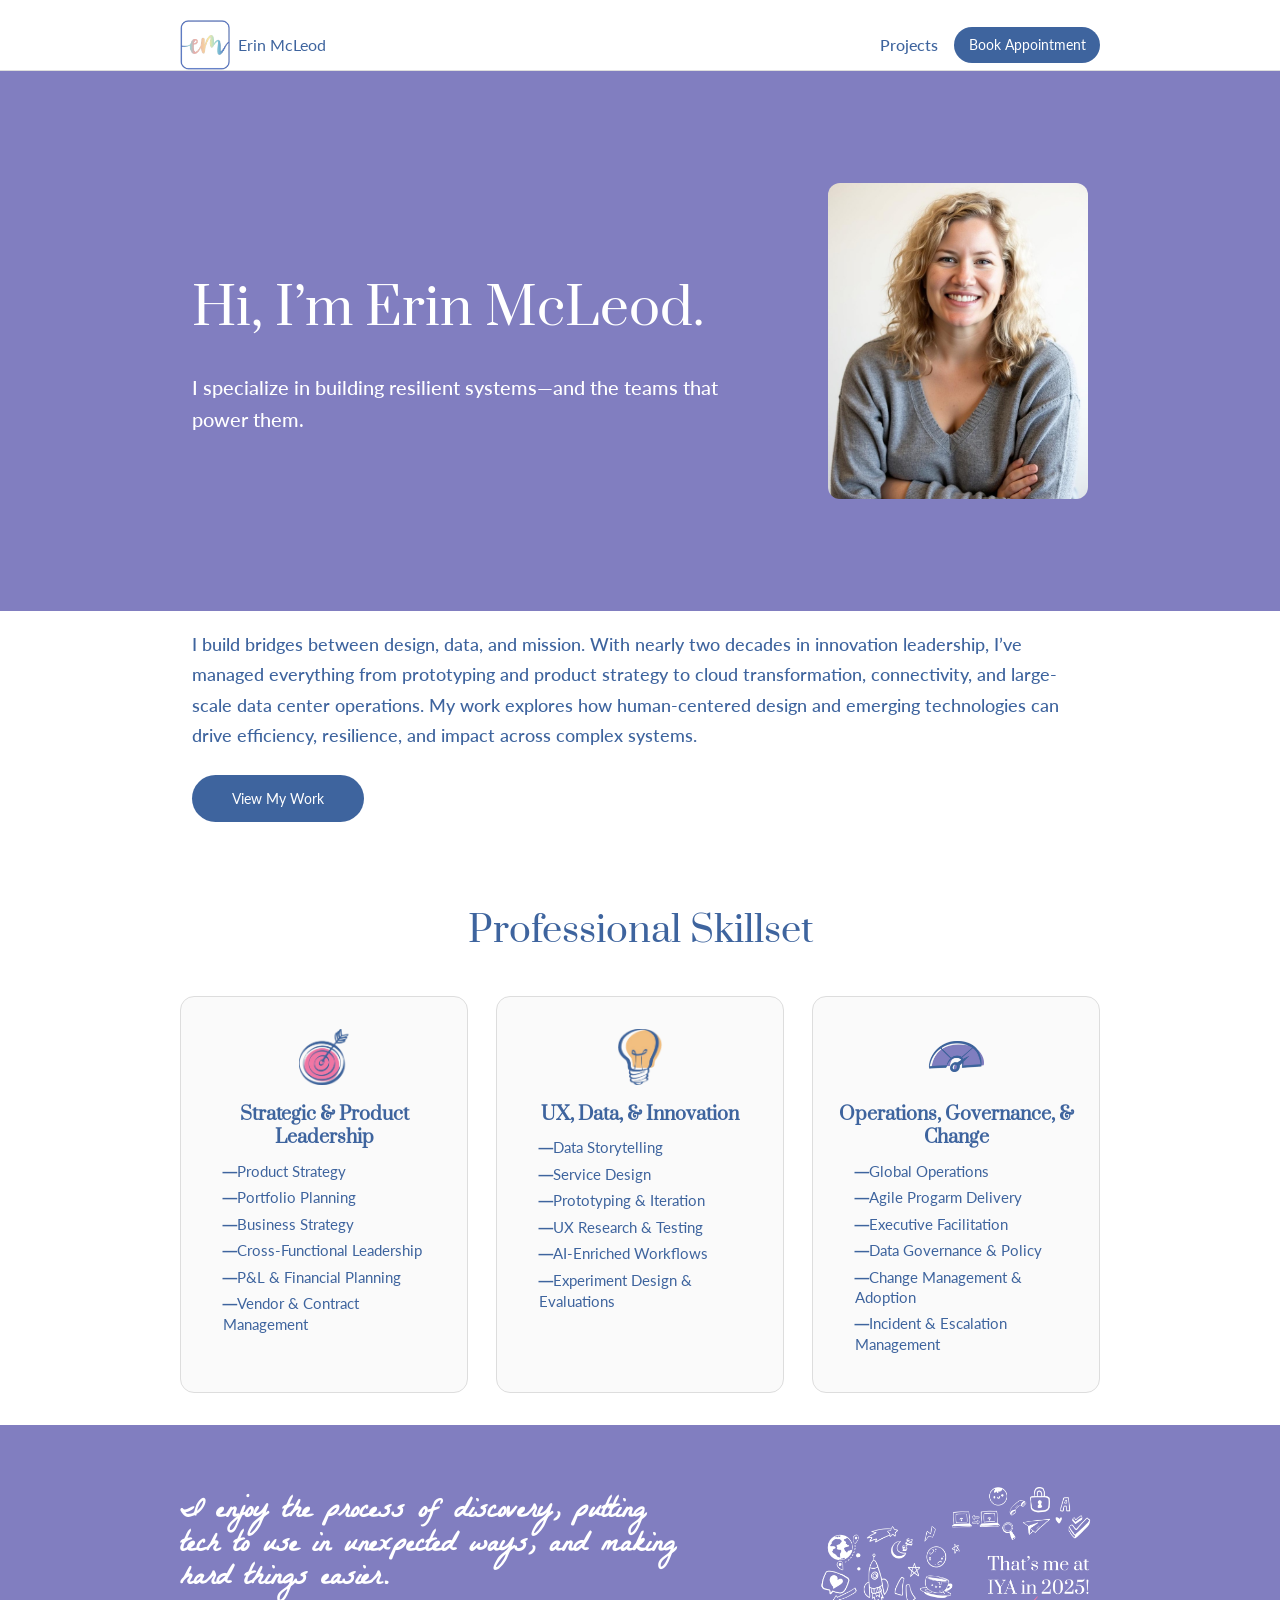
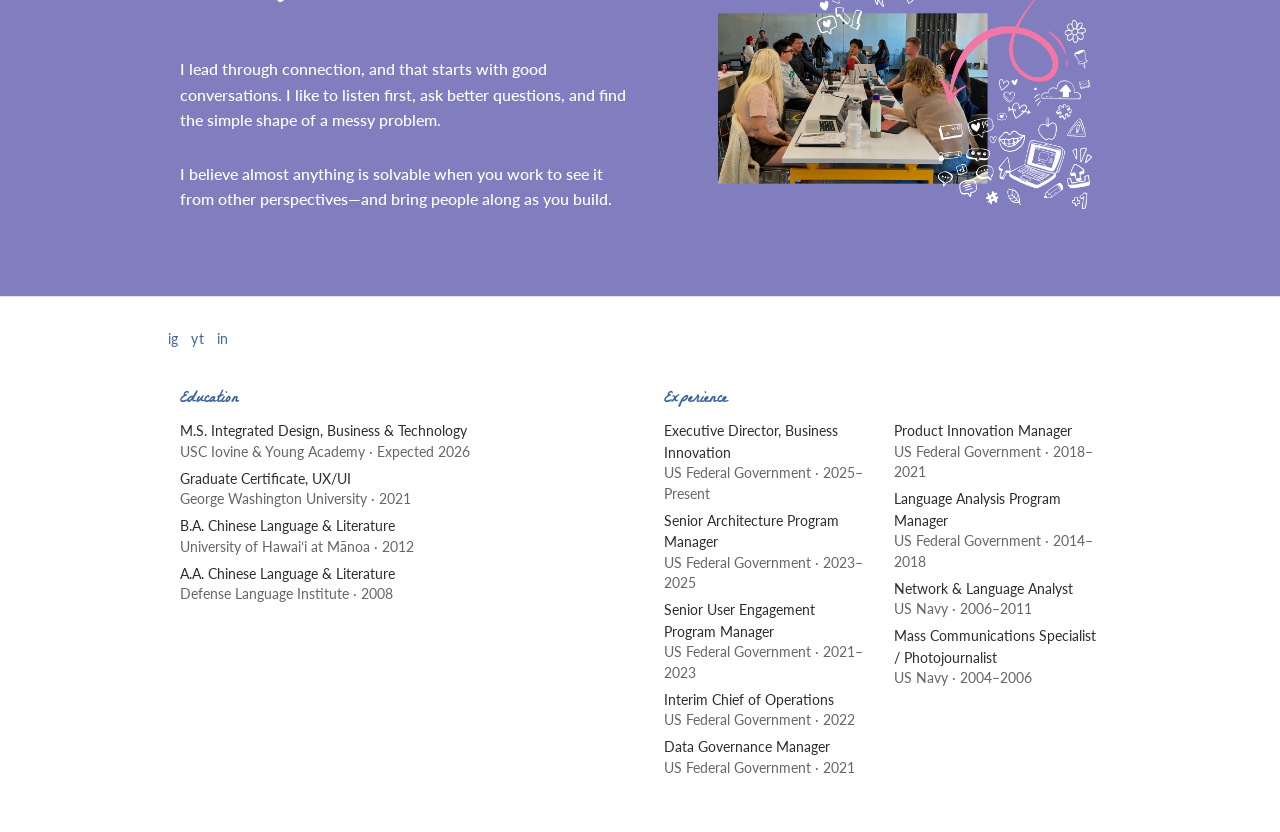
==== commit 3796f782: "Update index.html" ====
--- a/index.html
+++ b/index.html
@@ -85,7 +85,7 @@
        <div class="skillsGrid skillsGrid--three">
   <!-- Card 1 -->
   <div class="skillsContainer">
-    <p><img class="icon" src="images/smart-meter.png" alt="Creative Direction"></p>
+    <p><img class="icon" src="images/strategy.png" alt="Strategic & Product Leadership"></p>
     <div>
       <h3>Strategic & Product Leadership</h3>
       <ul class="skills-list">
@@ -101,7 +101,7 @@
 
   <!-- Card 2 -->
   <div class="skillsContainer">
-    <p><img class="icon" src="images/safety.png" alt="UX Research and Strategy"></p>
+    <p><img class="icon" src="images/innovation.png" alt="UX, Data, & Innovation"></p>
     <div>
       <h3>UX, Data, &amp; Innovation</h3>
       <ul class="skills-list">
@@ -117,7 +117,7 @@
 
   <!-- Card 3 -->
   <div class="skillsContainer">
-    <p><img class="icon" src="images/working.png" alt="Product and Program Leadership"></p>
+    <p><img class="icon" src="images/ops.png" alt="Operations, Governance, & Change"></p>
     <div>
       <h3>Operations, Governance, &amp; Change</h3>
       <ul class="skills-list">
--- a/css/style2.css
+++ b/css/style2.css
@@ -177,7 +177,7 @@
   background: #fafafa;
   border: 1px solid var(--border);
   border-radius: 14px;
-  padding: 1.75rem 1.5rem;
+  padding: 1.5rem 1.25rem;
 }
 .skillsContainer p {
   margin: 0;
@@ -186,27 +186,34 @@
   display: flex;
   justify-content: center;
 }
-.skillsContainer .icon { width: 60px; height: 60px; object-fit: contain; }
+.skillsContainer .icon { width: 52px; height: 52px; object-fit: contain; }
 .skillsContainer h3 {  margin: 0 0 .5rem 0;
   font-size: 1.2rem;
   text-align: center;  }
 
-/* Bullet grid inside skill cards */
+/* === Professional Skillset Bullet List (single column) === */
 .skills-list {
-   list-style: disc outside;
-  padding-left: 1.25rem;
-  margin: 0;
-  display: grid;
-  grid-template-columns: repeat(2, minmax(0, 1fr));
-  column-gap: 1.5rem;
-  row-gap: .4rem;
+  list-style: none;
+  padding: 0;
+  margin: .75rem 0 0;
 }
 
 .skills-list li {
- font-size: 0.9rem;
-  line-height: 1.5;
-  color: #2f4f7f;
-}
+  position: relative;
+  padding-left: 1.1rem;
+  margin-bottom: .35rem;
+  font-size: 0.92rem;
+  line-height: 1.35;
+}
+
+.skills-list li::before {
+  content: "—";
+  top: 0;
+  color: var(--brand-blue);
+  font-weight: 600;
+}
+
+
 
 /* ====== INTRO BAND (old purple footer section) ====== */
 .intro-band { background: var(--brand-purple); padding: 3.5rem 0; margin-top: 4rem; color: #fff; }
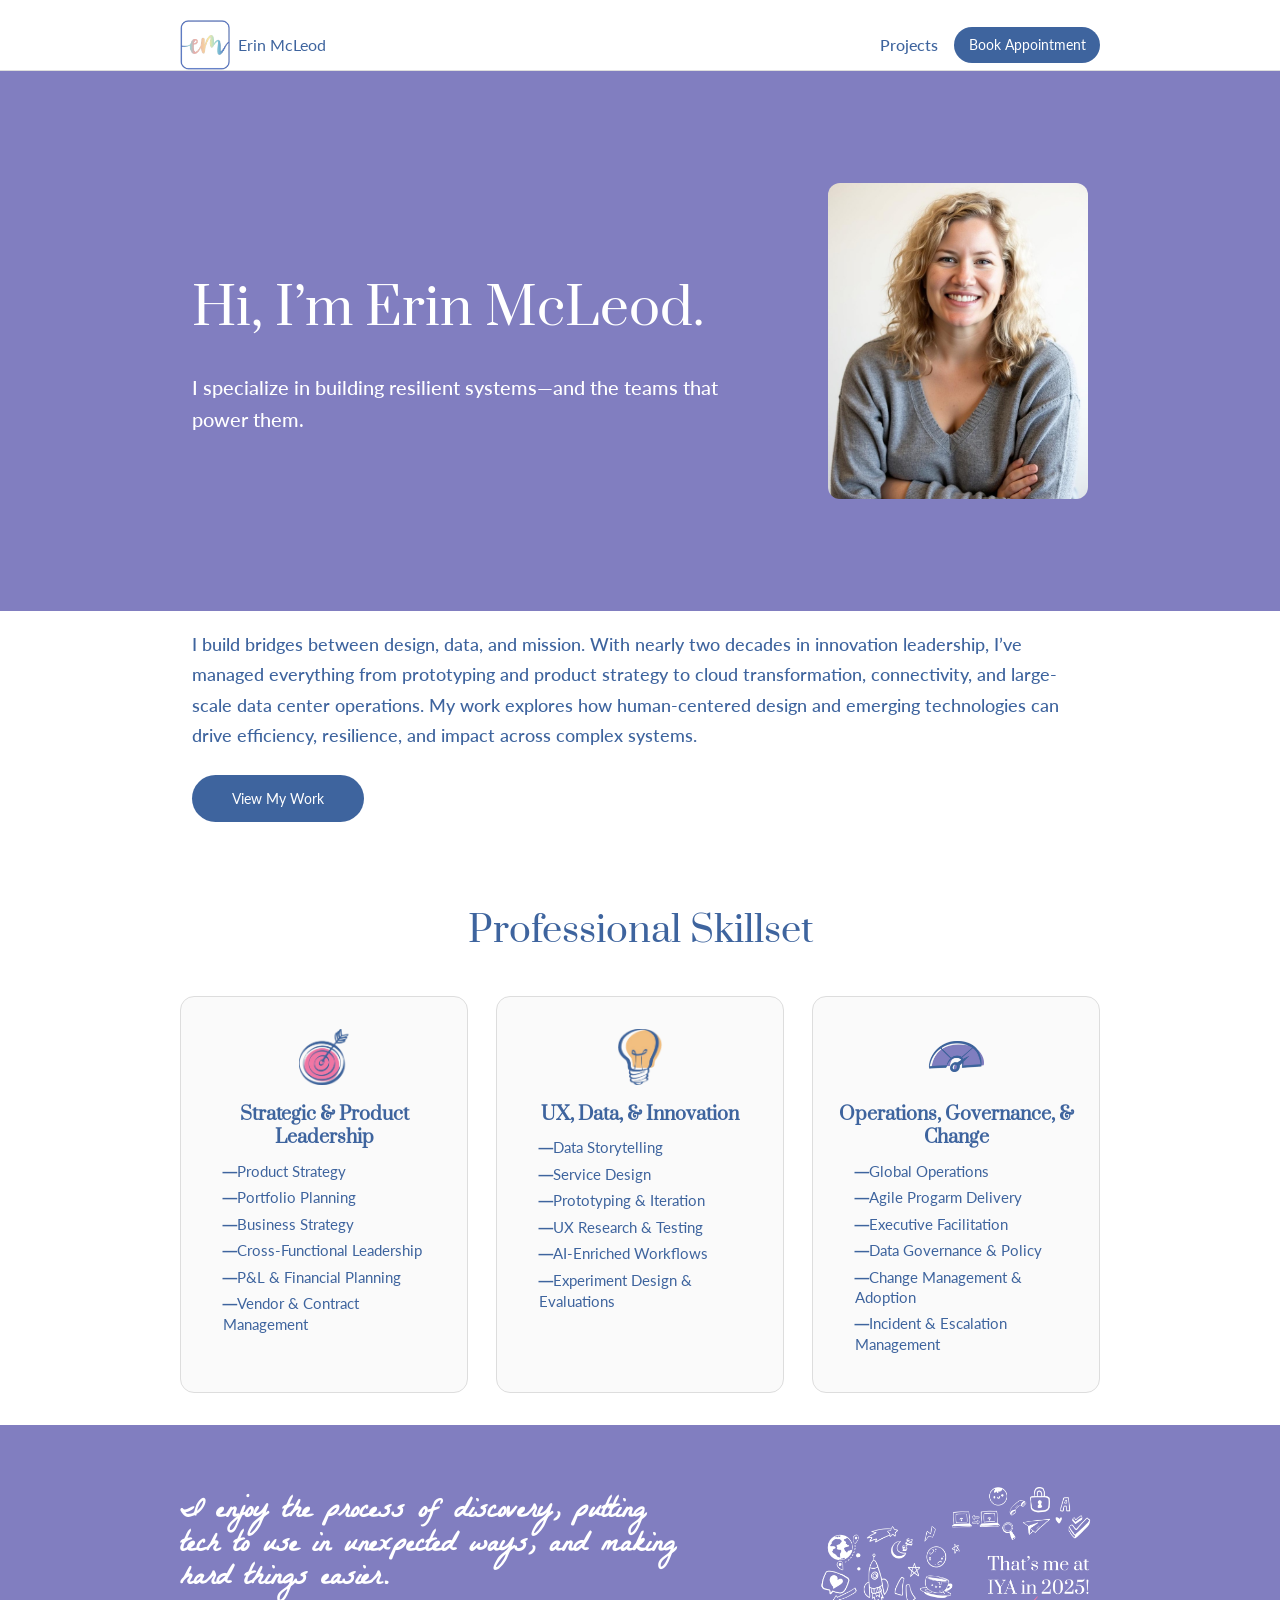
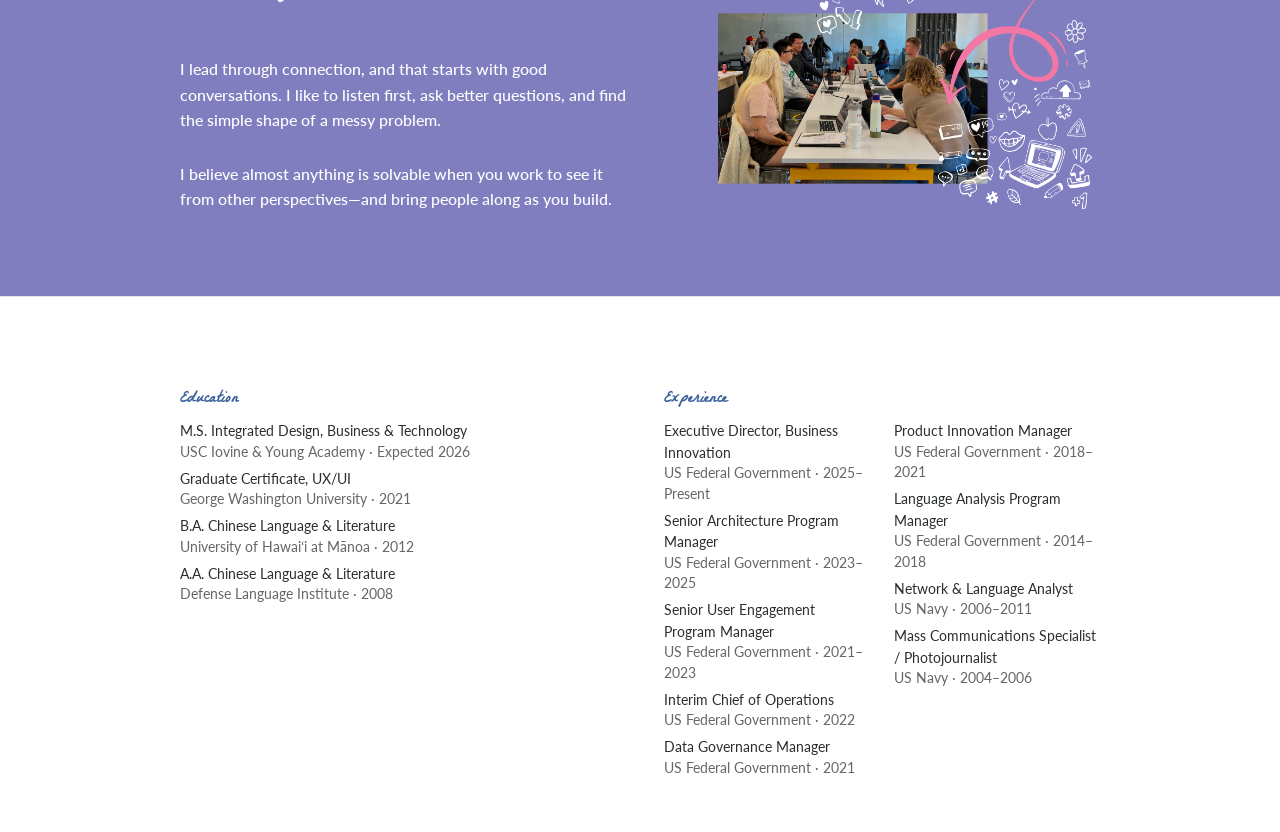
==== commit 955b1f72: "Update index.html" ====
--- a/index.html
+++ b/index.html
@@ -160,10 +160,28 @@
 <footer class="site-footer">
     <div class="container footer-top">
         <div class="socials">
-            <a href="#" aria-label="Instagram">ig</a>
-            <a href="#" aria-label="YouTube">yt</a>
-            <a href="#" aria-label="LinkedIn">in</a>
-        </div>
+  <!-- LinkedIn -->
+  <a class="social-icon" href="https://www.linkedin.com/in/erinmcleod" target="_blank" aria-label="LinkedIn">
+    <svg viewBox="0 0 24 24">
+      <path d="M4.98 3.5C4.98 4.88 3.86 6 2.5 6S0 4.88 0 3.5 1.12 1 2.5 1s2.48 1.12 2.48 2.5zM0 8h5v16H0V8zm7.5 0h4.7v2.3h.1c.7-1.3 2.4-2.7 4.9-2.7 5.3 0 6.3 3.5 6.3 8v9.4H18V15c0-1.6 0-3.6-2.2-3.6-2.2 0-2.6 1.7-2.6 3.5V24H7.5V8z"/>
+    </svg>
+  </a>
+
+  <!-- Instagram -->
+  <a class="social-icon" href="https://www.instagram.com/lou_lou_bean/" target="_blank" aria-label="Instagram">
+    <svg viewBox="0 0 24 24">
+      <path d="M7 2C4.2 2 2 4.2 2 7v10c0 2.8 2.2 5 5 5h10c2.8 0 5-2.2 5-5V7c0-2.8-2.2-5-5-5H7zm12 4a1 1 0 110-2 1 1 0 010 2zM12 8c2.2 0 4 1.8 4 4s-1.8 4-4 4a4 4 0 110-8z"/>
+    </svg>
+  </a>
+
+  <!-- Gmail / Email -->
+  <a class="social-icon" href="mailto:ermcleod0@gmail.com" aria-label="Email">
+    <svg viewBox="0 0 24 24">
+      <path d="M2 4a2 2 0 00-2 2v12c0 1.1.9 2 2 2h20a2 2 0 002-2V6a2 2 0 00-2-2H2zm10 7L2 6h20l-10 5zm-10 7V8l10 5 10-5v10H2z"/>
+    </svg>
+  </a>
+</div>
+
     </div>
     <div class="container footer-cols">
   <!-- Education -->
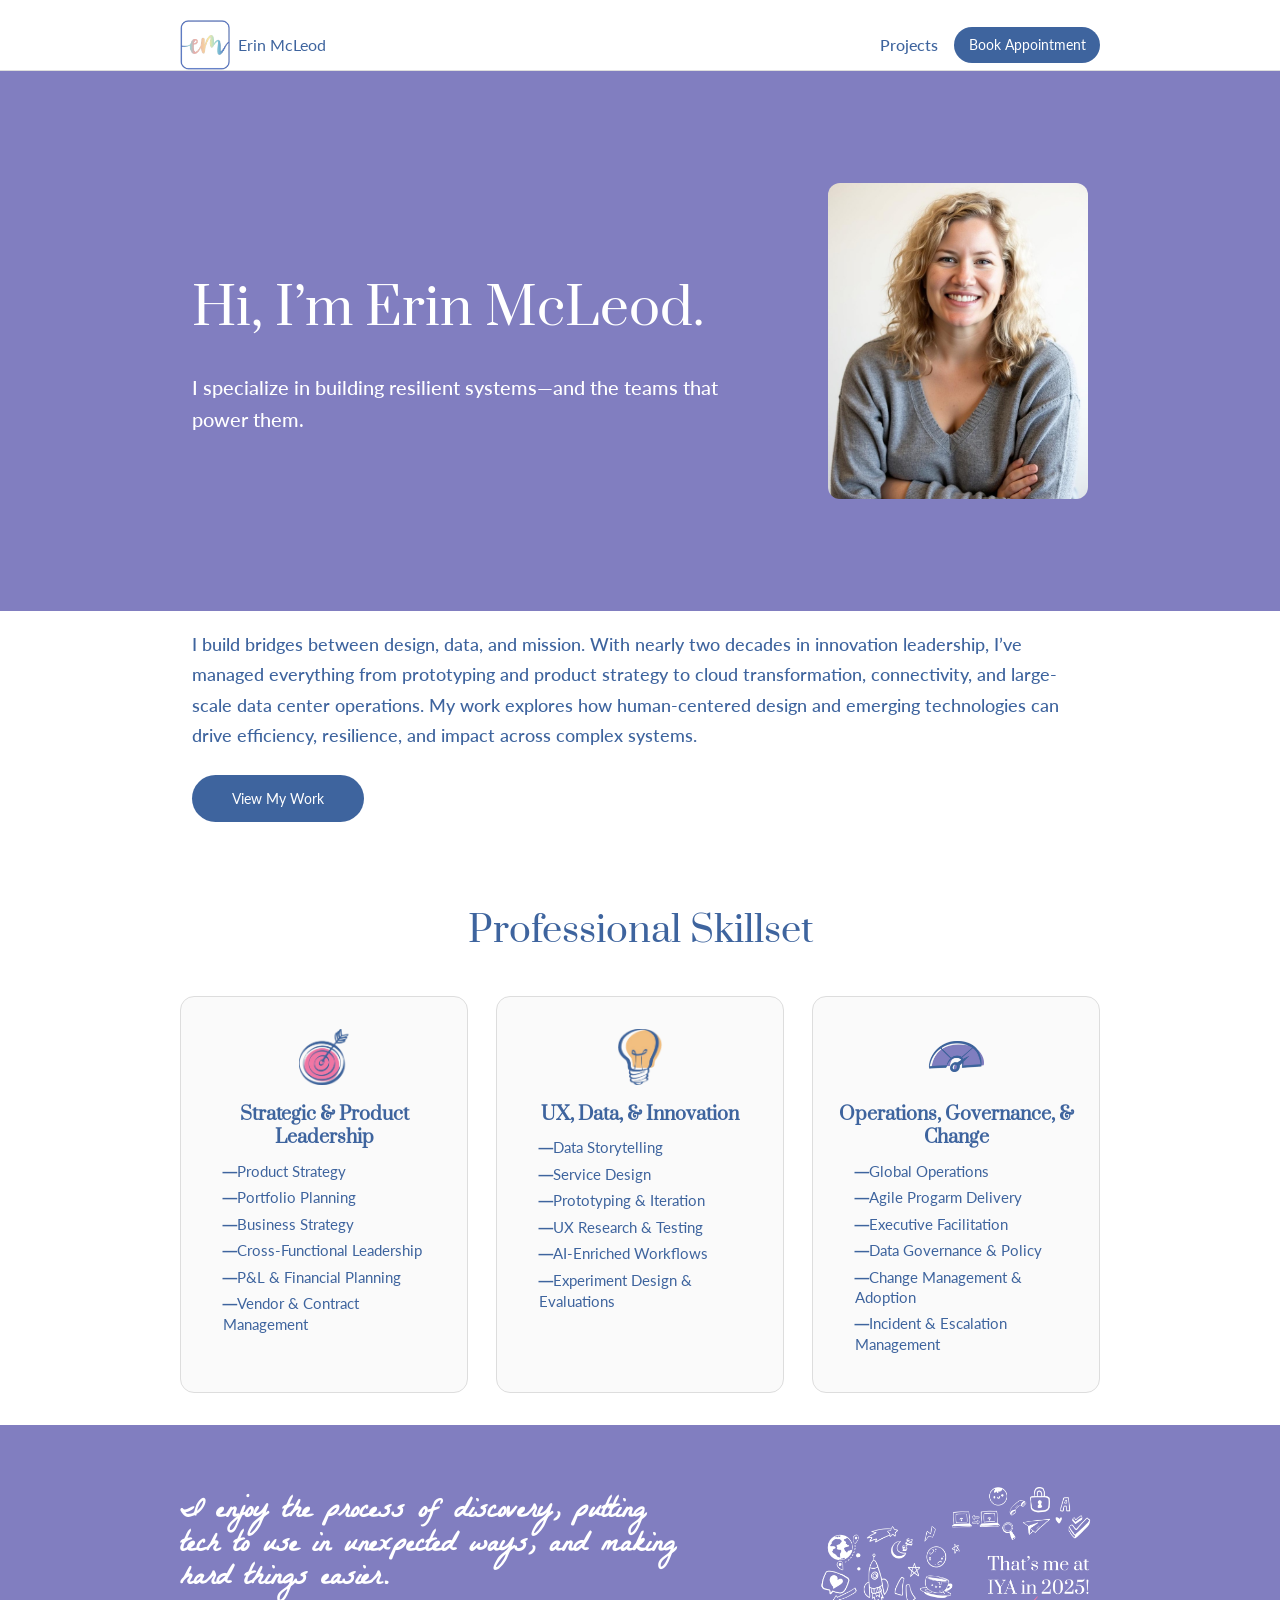
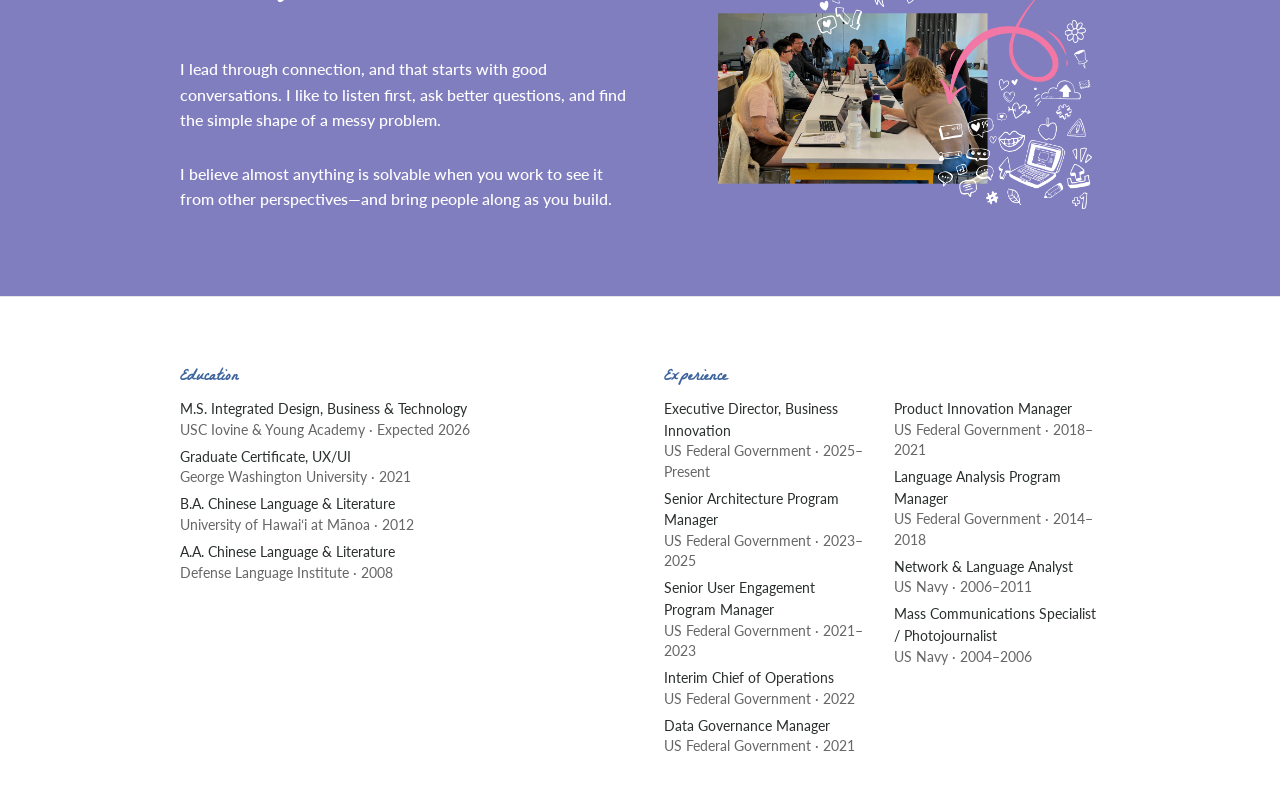
==== commit bbe60d36: "Update index.html" ====
--- a/index.html
+++ b/index.html
@@ -160,27 +160,19 @@
 <footer class="site-footer">
     <div class="container footer-top">
         <div class="socials">
-  <!-- LinkedIn -->
-  <a class="social-icon" href="https://www.linkedin.com/in/erinmcleod" target="_blank" aria-label="LinkedIn">
-    <svg viewBox="0 0 24 24">
-      <path d="M4.98 3.5C4.98 4.88 3.86 6 2.5 6S0 4.88 0 3.5 1.12 1 2.5 1s2.48 1.12 2.48 2.5zM0 8h5v16H0V8zm7.5 0h4.7v2.3h.1c.7-1.3 2.4-2.7 4.9-2.7 5.3 0 6.3 3.5 6.3 8v9.4H18V15c0-1.6 0-3.6-2.2-3.6-2.2 0-2.6 1.7-2.6 3.5V24H7.5V8z"/>
-    </svg>
+  <a class="social-icon social-icon--linkedin" href="https://www.linkedin.com/in/erinmcleod/" target="_blank" aria-label="LinkedIn">
+    <!-- LinkedIn SVG -->
   </a>
 
-  <!-- Instagram -->
-  <a class="social-icon" href="https://www.instagram.com/lou_lou_bean/" target="_blank" aria-label="Instagram">
-    <svg viewBox="0 0 24 24">
-      <path d="M7 2C4.2 2 2 4.2 2 7v10c0 2.8 2.2 5 5 5h10c2.8 0 5-2.2 5-5V7c0-2.8-2.2-5-5-5H7zm12 4a1 1 0 110-2 1 1 0 010 2zM12 8c2.2 0 4 1.8 4 4s-1.8 4-4 4a4 4 0 110-8z"/>
-    </svg>
+  <a class="social-icon social-icon--instagram" href="https://www.instagram.com/lou_lou_bean/" target="_blank" aria-label="Instagram">
+    <!-- Instagram SVG -->
   </a>
 
-  <!-- Gmail / Email -->
-  <a class="social-icon" href="mailto:ermcleod0@gmail.com" aria-label="Email">
-    <svg viewBox="0 0 24 24">
-      <path d="M2 4a2 2 0 00-2 2v12c0 1.1.9 2 2 2h20a2 2 0 002-2V6a2 2 0 00-2-2H2zm10 7L2 6h20l-10 5zm-10 7V8l10 5 10-5v10H2z"/>
-    </svg>
+  <a class="social-icon social-icon--email" href="mailto:hello@yourdomain.com" aria-label="Email">
+    <!-- Mail SVG -->
   </a>
 </div>
+
 
     </div>
     <div class="container footer-cols">
--- a/css/style2.css
+++ b/css/style2.css
@@ -275,7 +275,7 @@
 /* ====== NEW SITE FOOTER ====== */
 .site-footer { border-top: 1px solid #e5e5e5; padding: 2.5rem 0 4rem; background: #fff; }
 .footer-top { display: flex; justify-content: flex-start; margin-bottom: 2rem; }
-.socials { display: flex; gap: 1rem; font-size: .9rem; }
+.socials { display: flex; align-items: flex-end; gap: 0.8rem; font-size: .9rem; }
 .socials a { text-decoration: none; color: var(--brand-blue); }
 .footer-cols { display: flex; gap: 1.75rem; flex-wrap: nowrap;  max-width: var(--content-width);
   margin: 0 auto;}
@@ -283,6 +283,21 @@
   flex: 1 1 0;                /* ⬅️ make Education and Experience share space */
   min-width: 0;
 }
+.social-icon svg {
+  display: block;
+  width: 24px;
+  height: 24px;
+  fill: var(--brand-blue);
+  transition: fill .2s ease, transform .2s ease;
+}
+.social-icon--linkedin svg { margin-bottom: 1px; }
+.social-icon--instagram svg { margin-bottom: 0px; }
+.social-icon--email svg { margin-bottom: 2px; }
+.social-icon:hover svg {
+  fill: var(--brand-pink);
+  transform: translateY(-2px);
+}
+
 .experience-cols {
   display: flex;
   gap: 1.5rem;
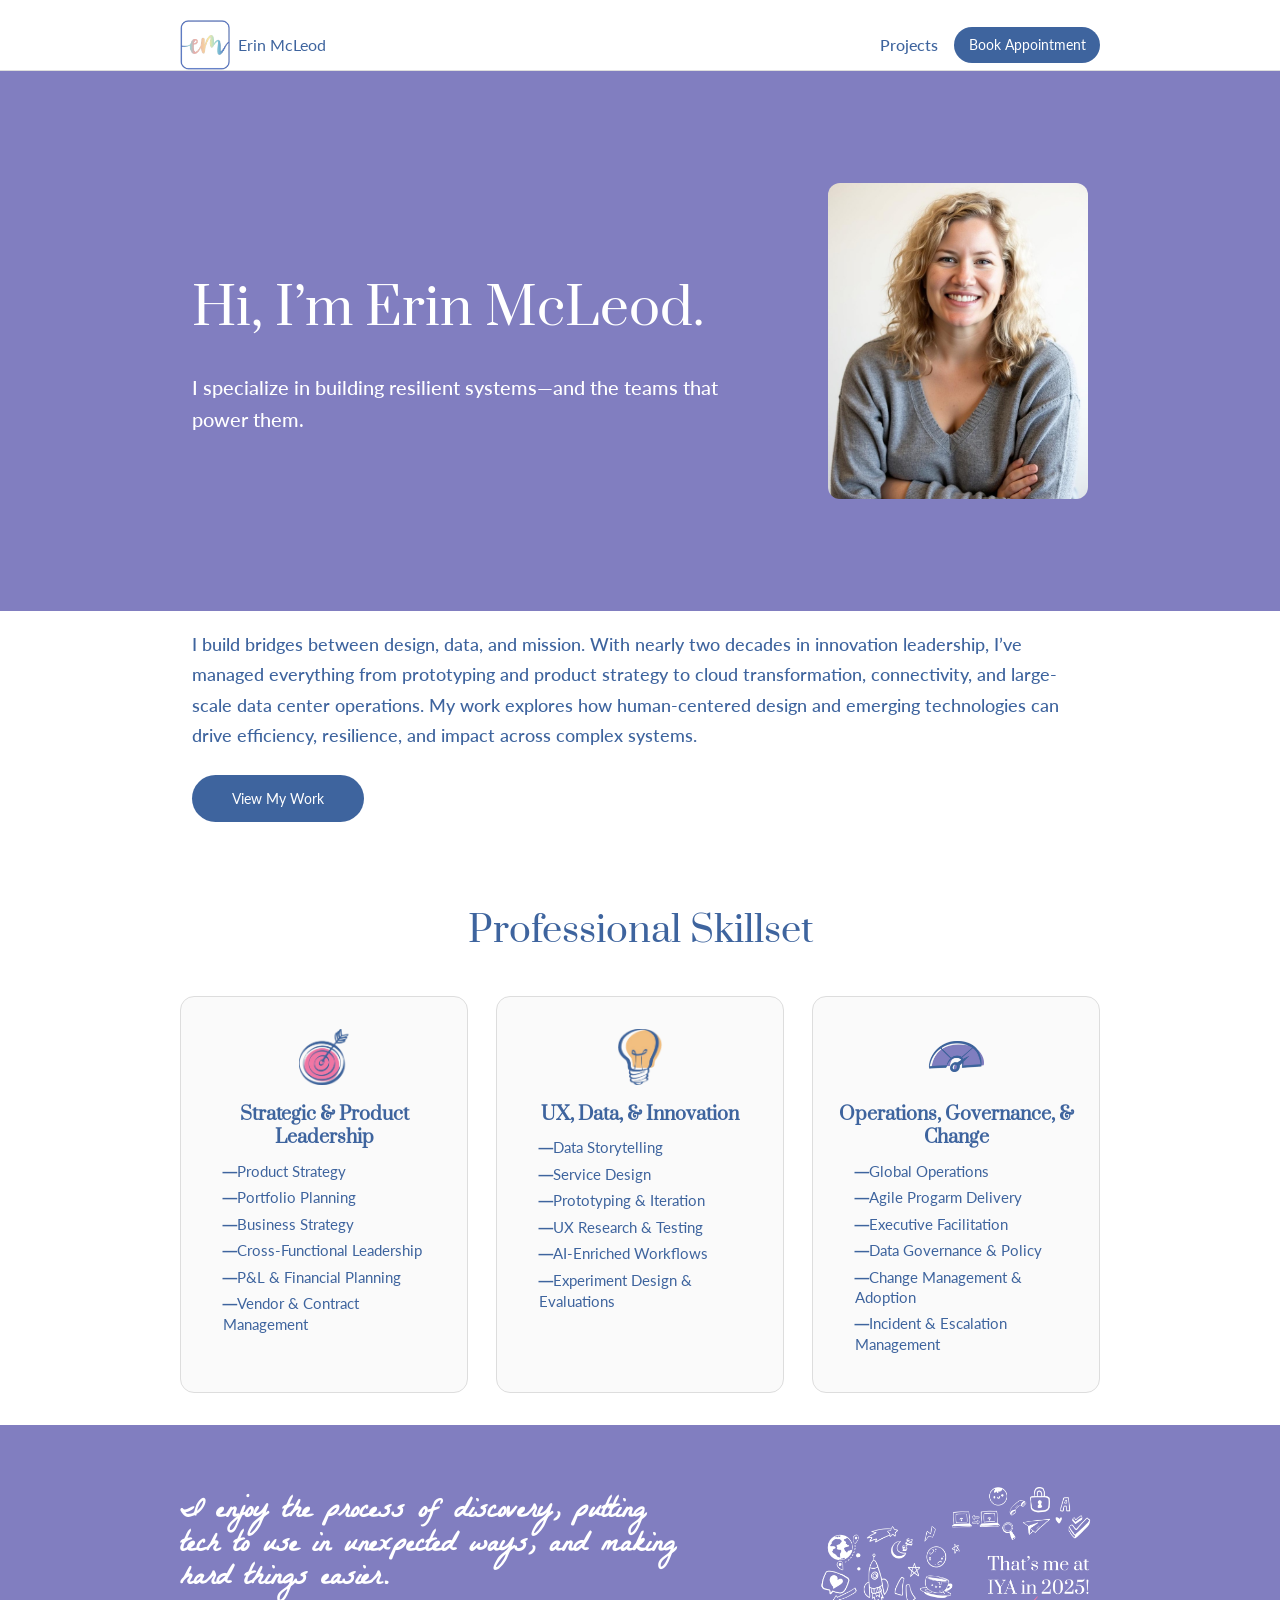
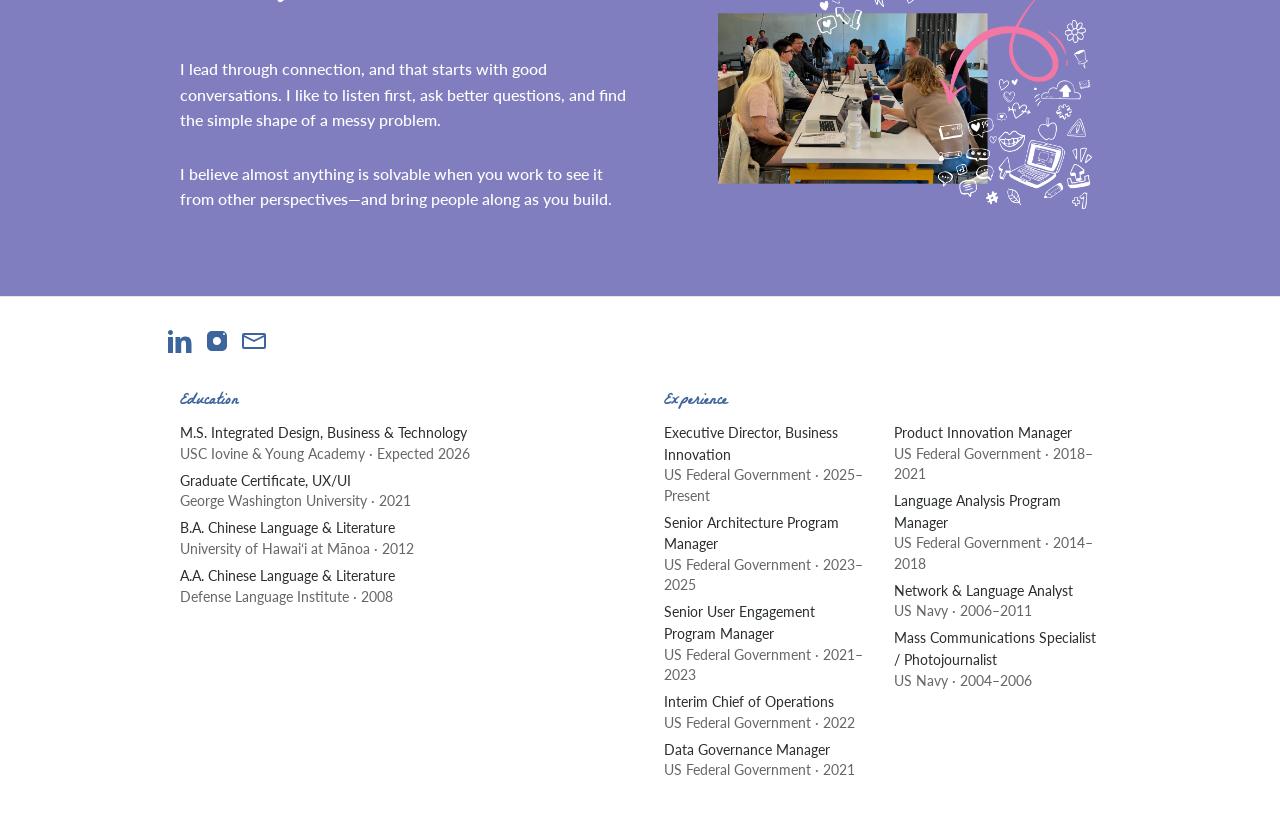
==== commit 4553f730: "Update index.html" ====
--- a/index.html
+++ b/index.html
@@ -160,19 +160,27 @@
 <footer class="site-footer">
     <div class="container footer-top">
         <div class="socials">
-  <a class="social-icon social-icon--linkedin" href="https://www.linkedin.com/in/erinmcleod/" target="_blank" aria-label="LinkedIn">
-    <!-- LinkedIn SVG -->
+  <!-- LinkedIn -->
+  <a class="social-icon" href="https://www.linkedin.com/in/erinmcleod" target="_blank" aria-label="LinkedIn">
+    <svg viewBox="0 0 24 24">
+      <path d="M4.98 3.5C4.98 4.88 3.86 6 2.5 6S0 4.88 0 3.5 1.12 1 2.5 1s2.48 1.12 2.48 2.5zM0 8h5v16H0V8zm7.5 0h4.7v2.3h.1c.7-1.3 2.4-2.7 4.9-2.7 5.3 0 6.3 3.5 6.3 8v9.4H18V15c0-1.6 0-3.6-2.2-3.6-2.2 0-2.6 1.7-2.6 3.5V24H7.5V8z"/>
+    </svg>
   </a>
 
-  <a class="social-icon social-icon--instagram" href="https://www.instagram.com/lou_lou_bean/" target="_blank" aria-label="Instagram">
-    <!-- Instagram SVG -->
+  <!-- Instagram -->
+  <a class="social-icon" href="https://www.instagram.com/lou_lou_bean/" target="_blank" aria-label="Instagram">
+    <svg viewBox="0 0 24 24">
+      <path d="M7 2C4.2 2 2 4.2 2 7v10c0 2.8 2.2 5 5 5h10c2.8 0 5-2.2 5-5V7c0-2.8-2.2-5-5-5H7zm12 4a1 1 0 110-2 1 1 0 010 2zM12 8c2.2 0 4 1.8 4 4s-1.8 4-4 4a4 4 0 110-8z"/>
+    </svg>
   </a>
 
-  <a class="social-icon social-icon--email" href="mailto:hello@yourdomain.com" aria-label="Email">
-    <!-- Mail SVG -->
+  <!-- Gmail / Email -->
+  <a class="social-icon" href="mailto:ermcleod0@gmail.com" aria-label="Email">
+    <svg viewBox="0 0 24 24">
+      <path d="M2 4a2 2 0 00-2 2v12c0 1.1.9 2 2 2h20a2 2 0 002-2V6a2 2 0 00-2-2H2zm10 7L2 6h20l-10 5zm-10 7V8l10 5 10-5v10H2z"/>
+    </svg>
   </a>
 </div>
-
 
     </div>
     <div class="container footer-cols">
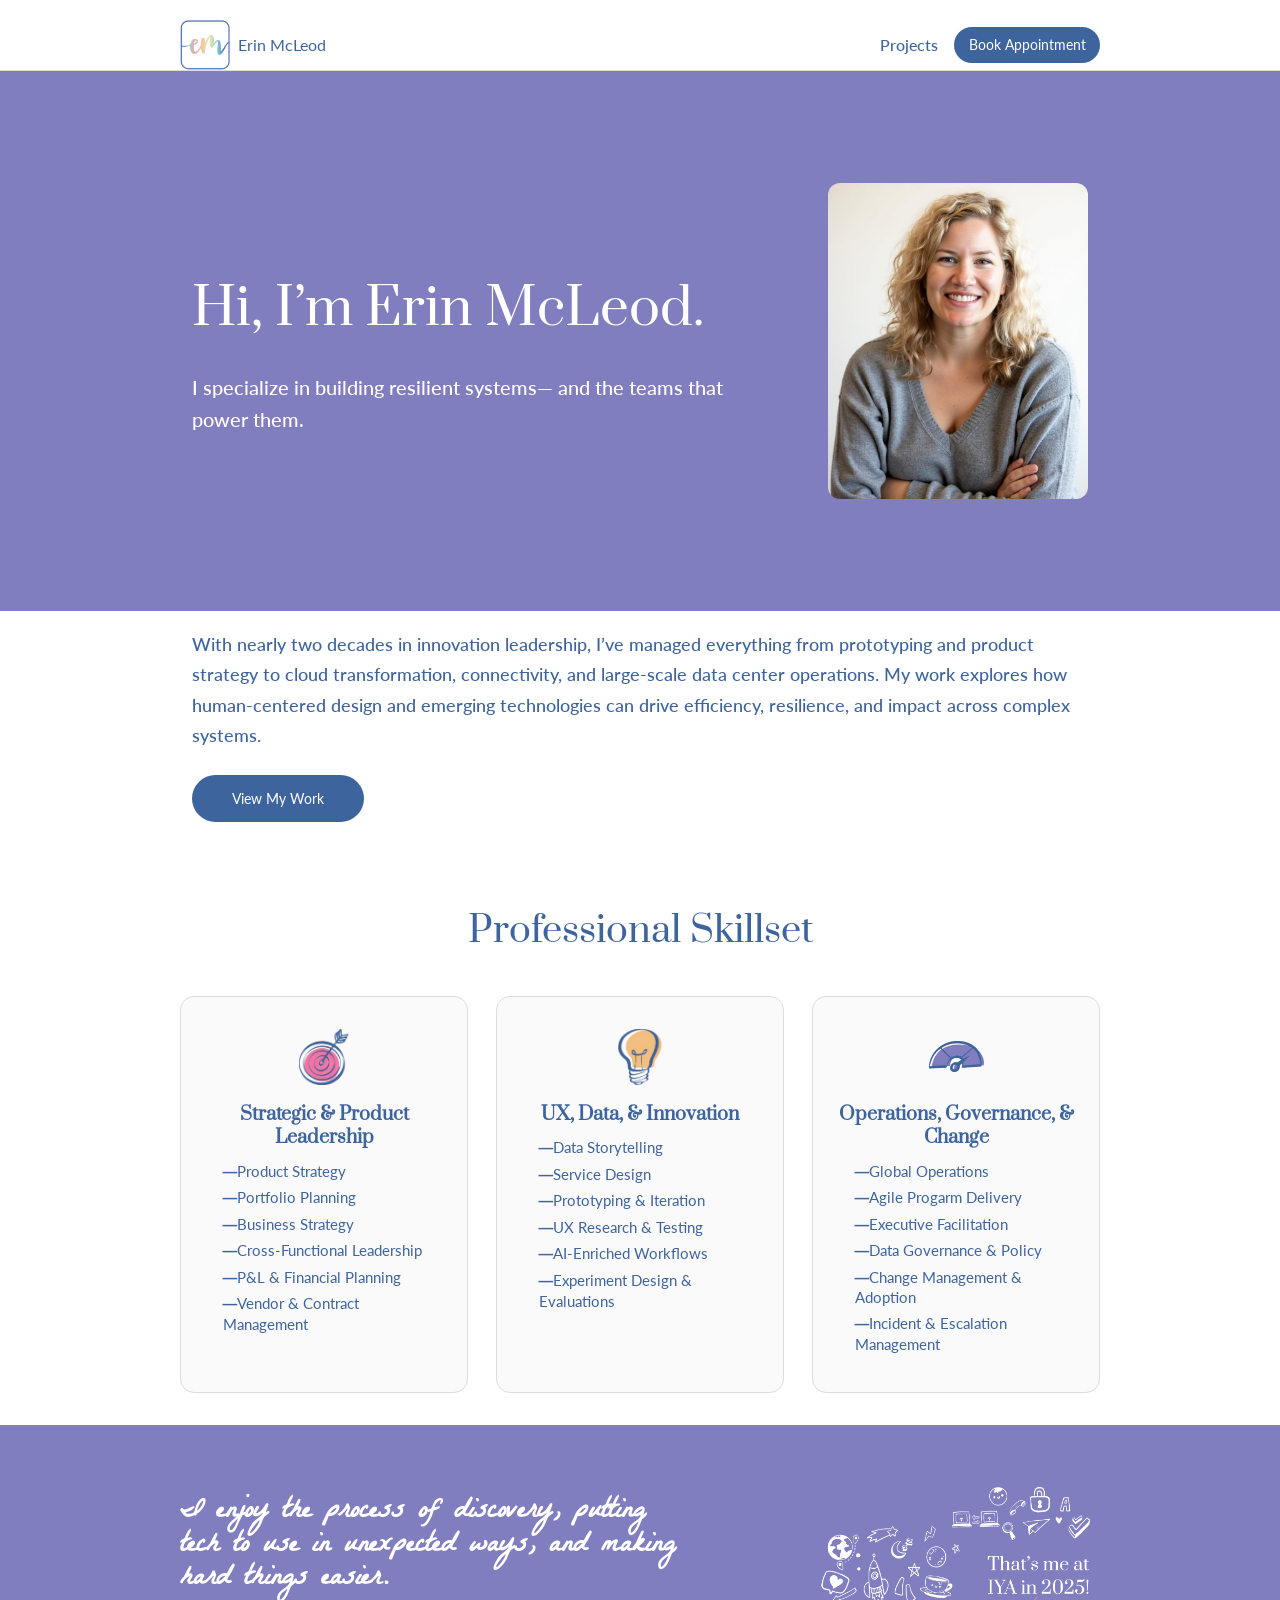
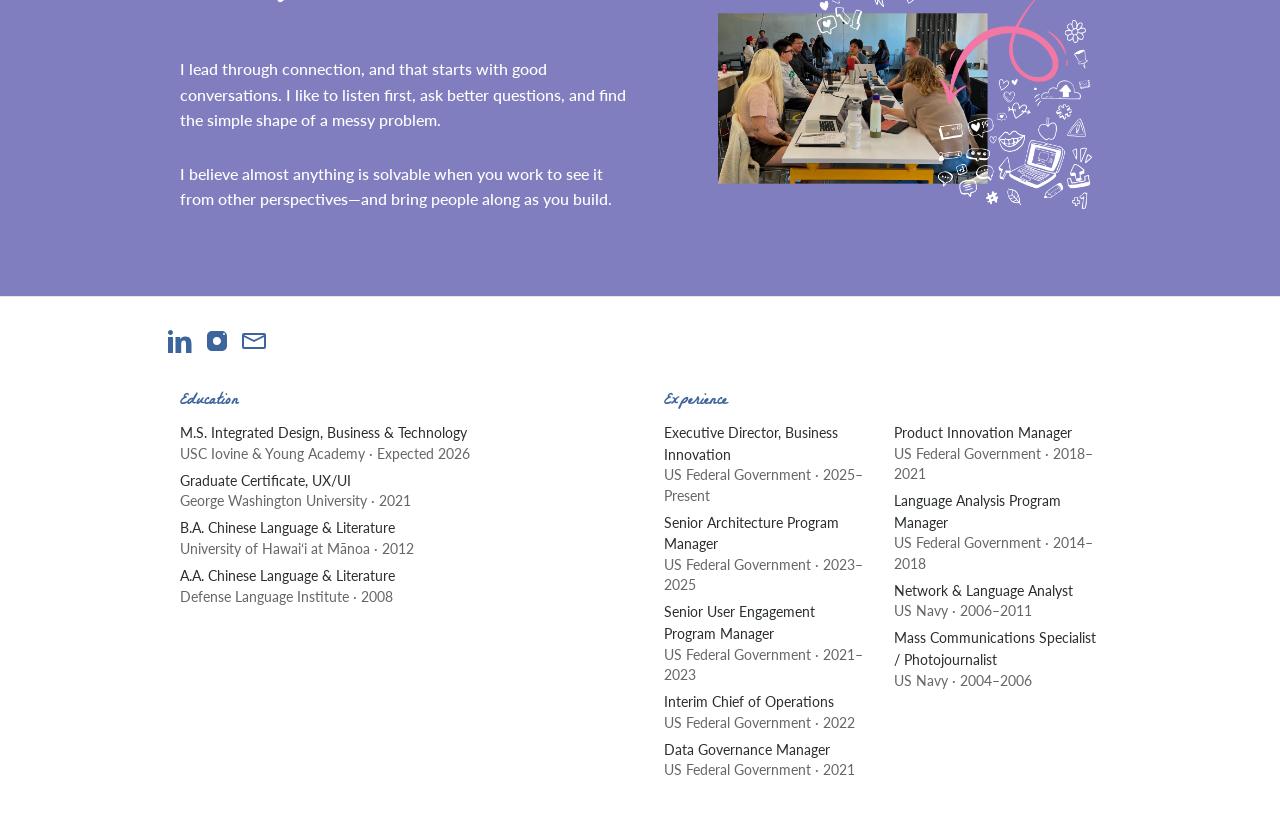
==== commit d078f438: "Update index.html" ====
--- a/index.html
+++ b/index.html
@@ -57,7 +57,8 @@
             <div>
                 <h1>Hi, I’m Erin McLeod.</h1>
                 <p class="hero-tagline">
-                    I specialize in building resilient systems—and the teams that power them.
+                    I specialize in building resilient systems—
+                    and the teams that power them.
                 </p>
             </div>
             <div class="hero-img-box">
@@ -70,8 +71,7 @@
     <!-- summary paragraph below hero bar -->
     <div class="container hero-summary">
         <p>
-            I build bridges between design, data, and mission. With nearly two decades in innovation leadership, 
-            I’ve managed everything from prototyping and product strategy to cloud transformation, connectivity, and large-scale data center operations. 
+            With nearly two decades in innovation leadership, I’ve managed everything from prototyping and product strategy to cloud transformation, connectivity, and large-scale data center operations. 
             My work explores how human-centered design and emerging technologies can drive efficiency, resilience, and impact across complex systems.
         </p>
         <a class="primary-btn" href="index2.html">View My Work</a>
@@ -161,7 +161,7 @@
     <div class="container footer-top">
         <div class="socials">
   <!-- LinkedIn -->
-  <a class="social-icon" href="https://www.linkedin.com/in/erinmcleod" target="_blank" aria-label="LinkedIn">
+  <a class="social-icon" href="https://www.linkedin.com/in/ermcleod" target="_blank" aria-label="LinkedIn">
     <svg viewBox="0 0 24 24">
       <path d="M4.98 3.5C4.98 4.88 3.86 6 2.5 6S0 4.88 0 3.5 1.12 1 2.5 1s2.48 1.12 2.48 2.5zM0 8h5v16H0V8zm7.5 0h4.7v2.3h.1c.7-1.3 2.4-2.7 4.9-2.7 5.3 0 6.3 3.5 6.3 8v9.4H18V15c0-1.6 0-3.6-2.2-3.6-2.2 0-2.6 1.7-2.6 3.5V24H7.5V8z"/>
     </svg>
--- a/css/style2.css
+++ b/css/style2.css
@@ -275,13 +275,12 @@
 /* ====== NEW SITE FOOTER ====== */
 .site-footer { border-top: 1px solid #e5e5e5; padding: 2.5rem 0 4rem; background: #fff; }
 .footer-top { display: flex; justify-content: flex-start; margin-bottom: 2rem; }
-.socials { display: flex; align-items: flex-end; gap: 0.8rem; font-size: .9rem; }
+
+.socials { display: flex; align-items: flex-end; gap: 0.8rem; font-size: .85rem; letter-spacing: 0.02em; }
 .socials a { text-decoration: none; color: var(--brand-blue); }
-.footer-cols { display: flex; gap: 1.75rem; flex-wrap: nowrap;  max-width: var(--content-width);
-  margin: 0 auto;}
-.footer-cols > div {
-  flex: 1 1 0;                /* ⬅️ make Education and Experience share space */
-  min-width: 0;
+.social-icon {
+  display: flex;             /* flex container around each svg */
+  align-items: flex-end;     /* bottom-align the svg inside */
 }
 .social-icon svg {
   display: block;
@@ -290,13 +289,19 @@
   fill: var(--brand-blue);
   transition: fill .2s ease, transform .2s ease;
 }
-.social-icon--linkedin svg { margin-bottom: 1px; }
-.social-icon--instagram svg { margin-bottom: 0px; }
-.social-icon--email svg { margin-bottom: 2px; }
+
 .social-icon:hover svg {
   fill: var(--brand-pink);
-  transform: translateY(-2px);
-}
+  transform: scale(1.12);
+}
+
+.footer-cols { display: flex; gap: 1.75rem; flex-wrap: nowrap;  max-width: var(--content-width);
+  margin: 0 auto;}
+.footer-cols > div {
+  flex: 1 1 0;                /* ⬅️ make Education and Experience share space */
+  min-width: 0;
+}
+
 
 .experience-cols {
   display: flex;
@@ -1041,36 +1046,7 @@
   color: var(--brand-pink);
   transform: translateY(-2px);
 }
-/* === Fix index3 footer columns aligning center === */
-/* index3 footer uses .footer (not .site-footer) */
-.footer { align-items: stretch; }  /* ensure full-width column area */
-
-.footer .footer-cols {
-  max-width: none;           /* don't center a max-width block */
-  width: 100%;
-  margin: 0;                 /* remove 0 auto centering */
-  padding: 0 1.25rem;        /* match your .container side padding */
-  justify-content: flex-start;
-  text-align: left;
-  gap: 3rem;                 /* keep your spacing */
-}
-
-/* keep socials left too (already are, but safe) */
-.footer .footer-top {
-  justify-content: flex-start;
-  text-align: left;
-  margin-bottom: 1rem;
-  padding: 0 1.25rem;
-}
-
-/* mobile: stacked but still left-aligned */
-@media (max-width: 900px) {
-  .footer .footer-cols {
-    flex-direction: column;
-    gap: 1.5rem;
-    padding: 0 1.25rem;
-  }
-}
+
 
 /* ================================
    PROJECTS: RESIZE + NESTED CARDS
